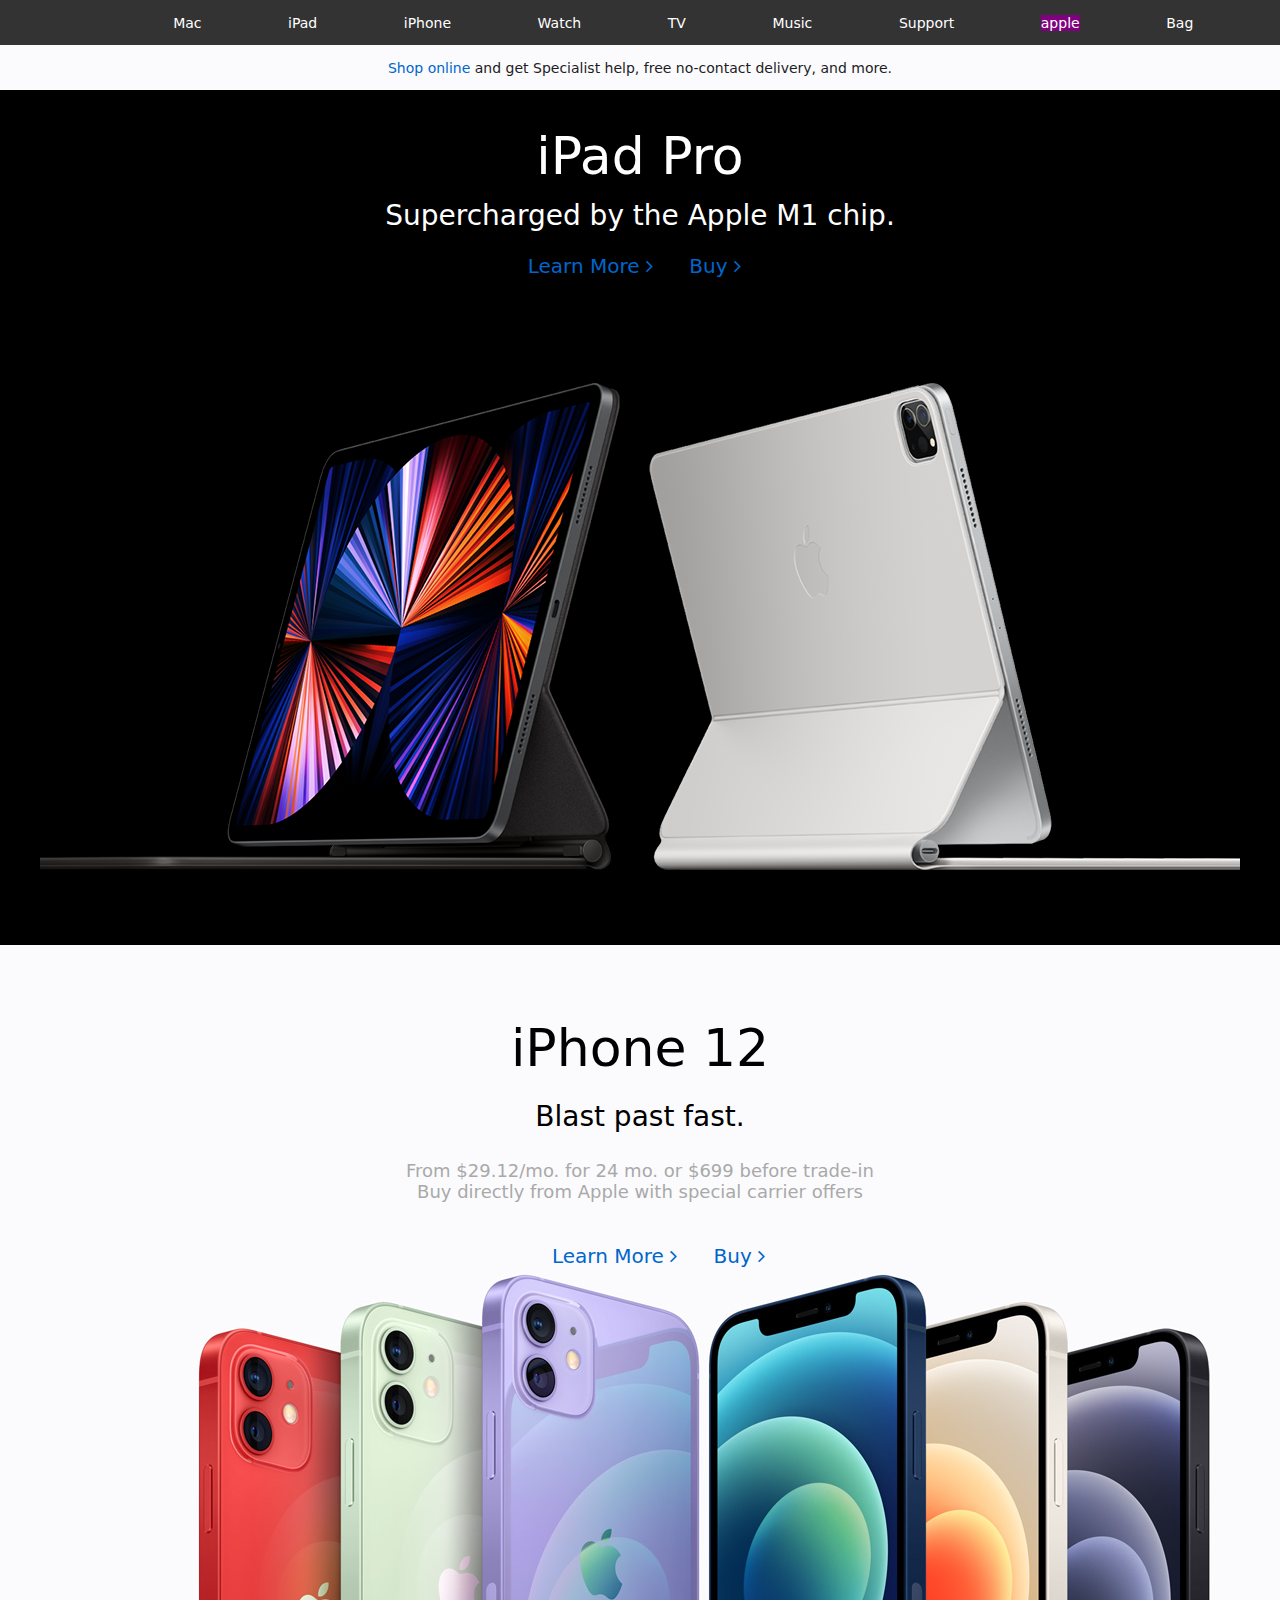
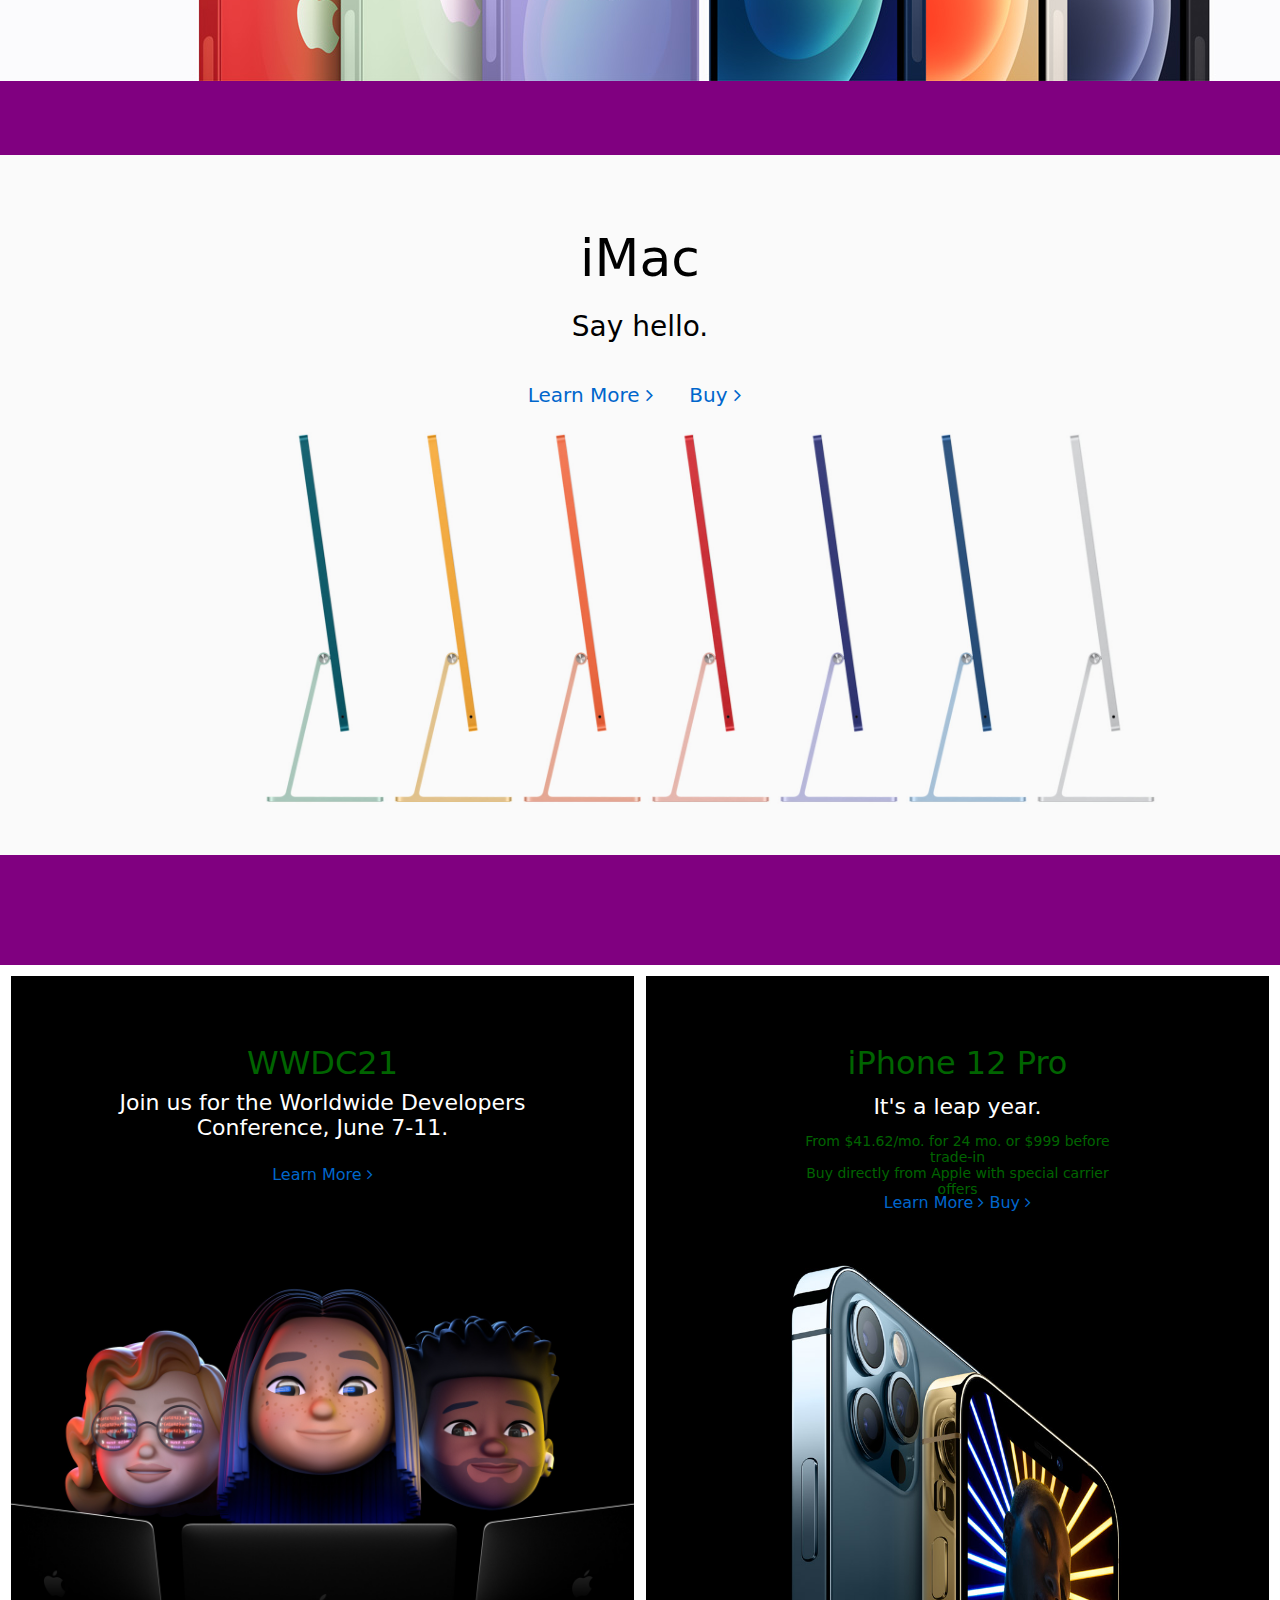
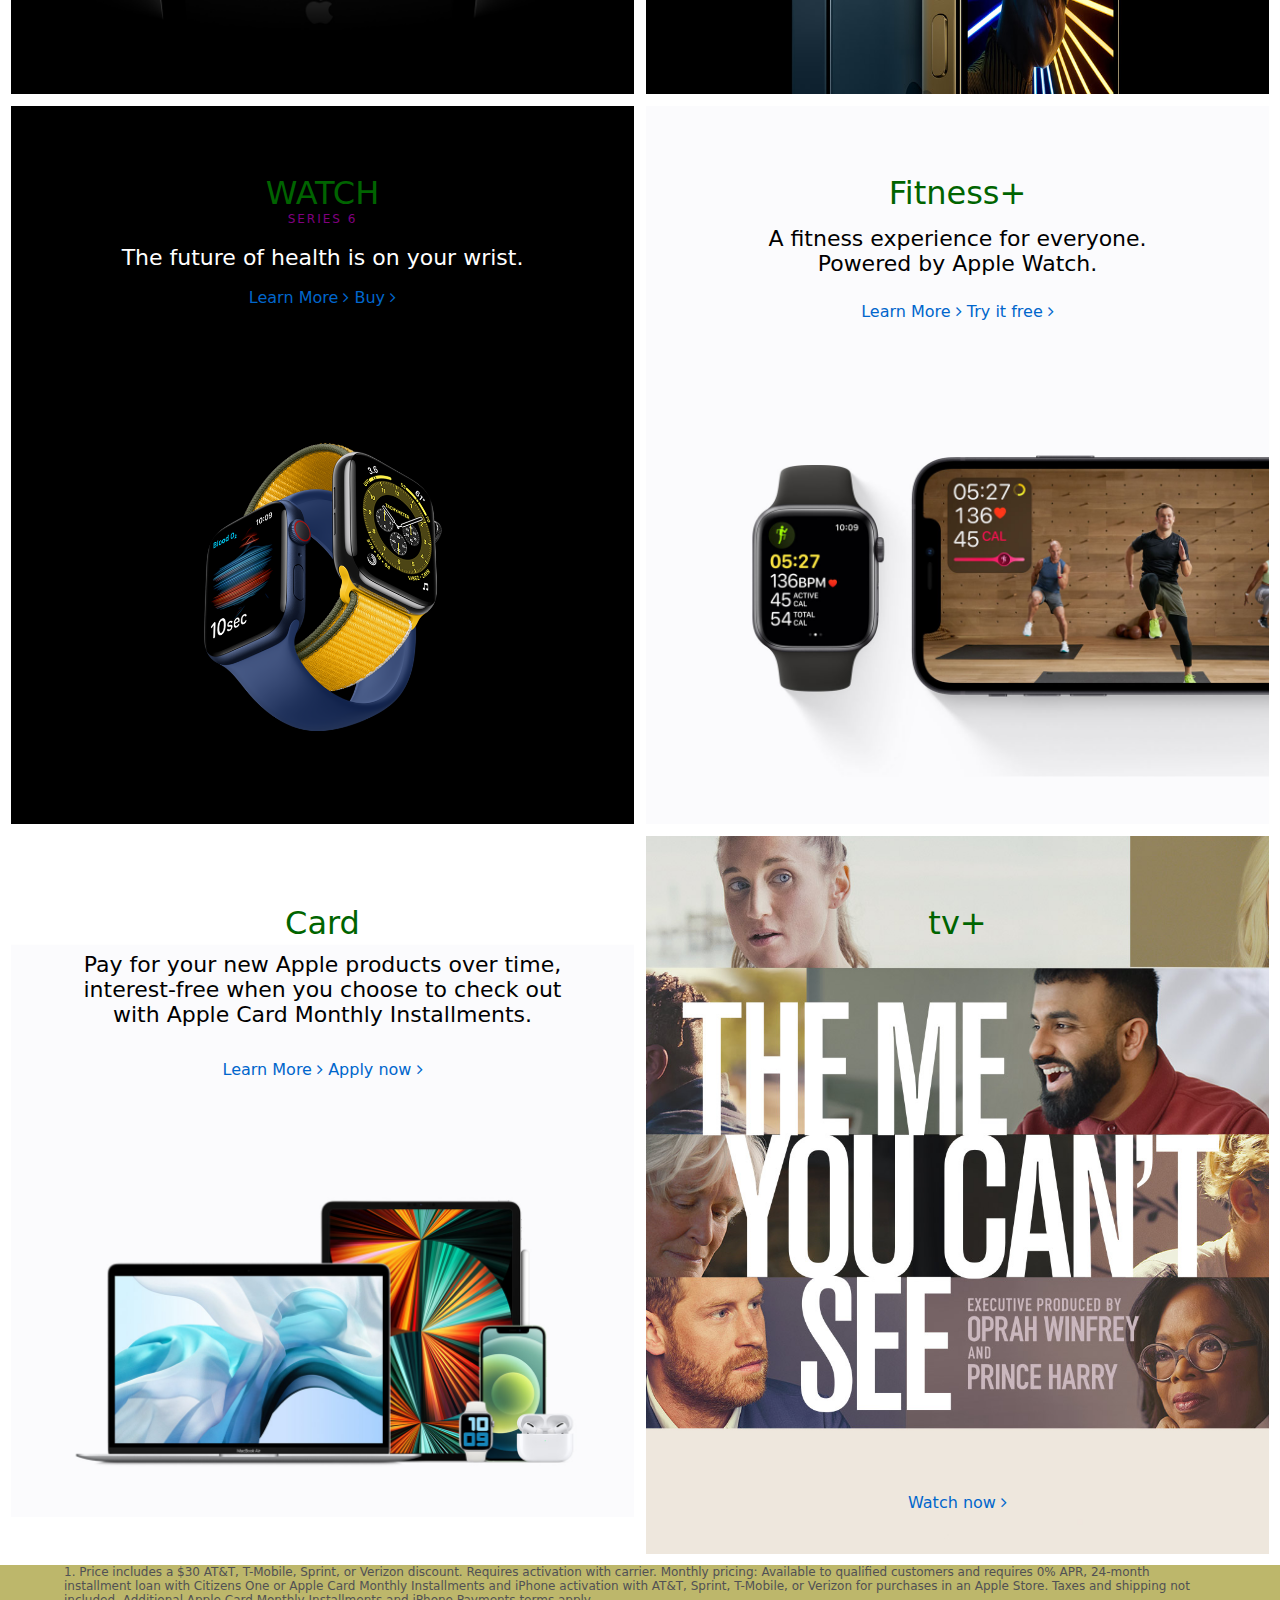
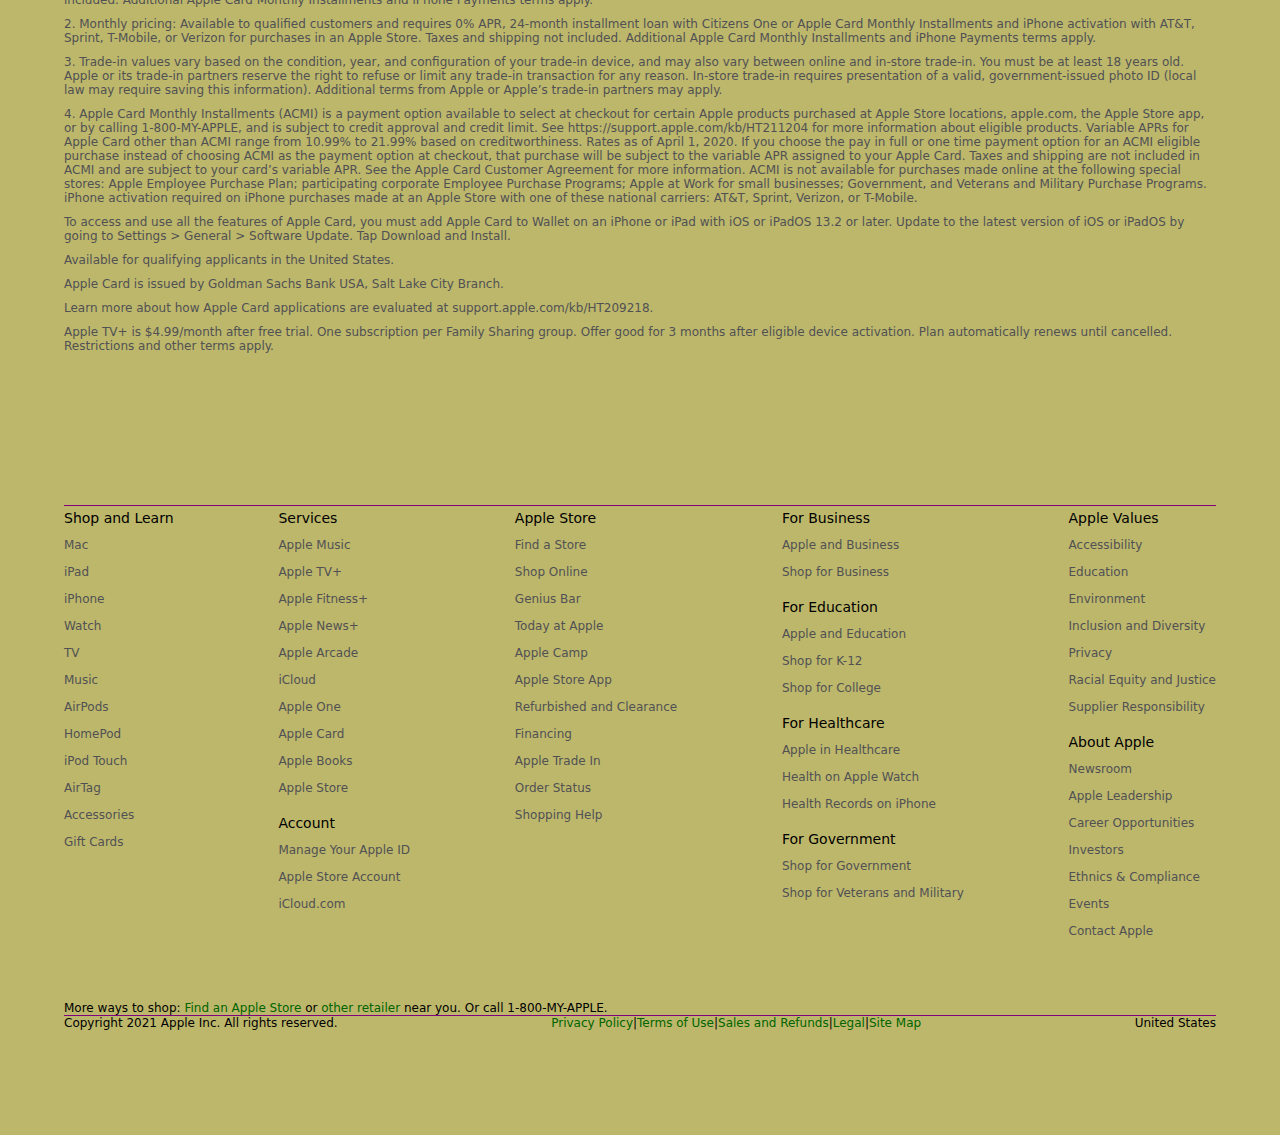
==== AppleClone-Day5/index.html @ 9d93d6f9 "rename folders" ====
<!DOCTYPE html>
<html lang="en">
<head>
    <meta charset="UTF-8">
    <meta http-equiv="X-UA-Compatible" content="IE=edge">
    <meta name="viewport" content="width=device-width, initial-scale=1.0">
    <link rel="stylesheet" href="https://cdnjs.cloudflare.com/ajax/libs/font-awesome/4.7.0/css/font-awesome.min.css">
    <link rel="stylesheet" href="style.css" />
    <title>Apple Clone</title>
</head>
<body>
    
    <header>
        <nav>
            <ul class="nav-links">
                <li><a href="" class="apple-logo nav-link"></a></li>
                <li><a href="" class="nav-link">Mac</a></li>
                <li><a href="" class="nav-link">iPad</a></li>
                <li><a href="" class="nav-link">iPhone</a></li>
                <li><a href="" class="nav-link">Watch</a></li>
                <li><a href="" class="nav-link">TV</a></li>
                <li><a href="" class="nav-link">Music</a></li>
                <li><a href="" class="nav-link">Support</a></li>
                <li><a href="" class="search-icon nav-link">apple</a></li>
                <li><a href="" class="bag-icon nav-link">Bag</a></li>
            </ul>
        </nav>

        <div class="header-info">
            <p><a href="#">Shop online</a> and get Specialist help, free no-contact delivery, and more.</p>
        </div>

    </header>

    <main>
        <section class="ipad-pro-screen">
            <a href="#">
                <img class="image" src="images/ipad-pro.png">
                <h1 class="headline-text">iPad Pro</h1>
                <h2 class="sub-text">Supercharged by the Apple M1 chip.</h2>
                <div class="screen-links">
                    <a class="screen-link"href="#">Learn More <i class='fa fa-angle-right'></i></a>
                    <a class="screen-link" href="#">Buy <i class='fa fa-angle-right'></i></a>
                </div>
            </a>
        </section>

        <section class="iphone-screen">
            <a href="#">
                <div class="crop">
                    <img class="image" src="images/iphone12.jpg">
                </div>
                <h1 class="headline-text">iPhone 12</h1>
                <h2 class="sub-text">Blast past fast.</h2>
                <p>From $29.12/mo. for 24 mo. or $699 before trade-in<br>Buy directly from Apple with special carrier offers</p>
                <div class="screen-links">
                    <a class="screen-link"href="#">Learn More <i class='fa fa-angle-right'></i></a>
                    <a class="screen-link" href="#">Buy <i class='fa fa-angle-right'></i></a>
                </div>
            </a>
        </section>

        <section class="imac-screen">
            <a href="#">
                <img class="imac" src="images/imac.jpg">
                <h1 class="headline-text">iMac</h1>
                <h2 class="sub-text">Say hello.</h2>
                <div class="screen-links">
                    <a class="screen-link"href="#">Learn More <i class='fa fa-angle-right'></i></a>
                    <a class="screen-link" href="#">Buy <i class='fa fa-angle-right'></i></a>
                </div>
            </a>
        </section>

        <div class="grid-container">
            <div class="grid-item wwdc21">
                <a href="#">
                    <img class="" src="images/wwdc21.jpeg">
                    <h1 class="grid-headline">WWDC21</h1>
                    <h2 class="grid-subtext">Join us for the Worldwide Developers<br> Conference, June 7-11.</h2>
                    <div class="grid-links">
                        <a class="grid-link" href="#">Learn More <i class='fa fa-angle-right'></i></a>
                    </div>
                </a>
            </div>
            <div class="grid-item iphone-12-pro">
                <a href="#">
                    <img class="image" src="images/iphone12pro.jpeg">
                    <h1 class="grid-headline">iPhone 12 Pro</h1>
                    <h2 class="grid-subtext">It's a leap year.</h2>
                    <p class="grid-note">From $41.62/mo. for 24 mo. or $999 before trade-in<br>Buy directly from Apple with special carrier offers</p>
                    <div class="grid-links">
                        <a class="grid-link" href="#">Learn More <i class='fa fa-angle-right'></i></a>
                        <a class="grid-link" href="#">Buy <i class='fa fa-angle-right'></i></a>
                    </div>
                </a>
            </div>
            <div class="grid-item apple-watch">
                <a class="" href="#">
                    <img class="" src="images/apple-watch.png">
                    <h1 class="grid-headline">WATCH</h1>
                    <h3 class="grid-headline-sub">SERIES 6</h3>
                    <h2 class="grid-subtext">The future of health is on your wrist.</h2>
                    <div class="grid-links">
                        <a class="grid-link" href="#">Learn More <i class='fa fa-angle-right'></i></a>
                        <a class="grid-link" href="#">Buy <i class='fa fa-angle-right'></i></a>
                    </div>
                </a>
            </div>
            <div class="grid-item fitness">
                <a href="#">
                    <img class="" src="images/apple-fitness.jpeg">
                    <h1 class="grid-headline">Fitness+</h1>
                    <h2 class="grid-subtext">A fitness experience for everyone.<br>Powered by Apple Watch.</h2>
                    <div class="grid-links">
                        <a class="grid-link" href="#">Learn More <i class='fa fa-angle-right'></i></a>
                        <a class="grid-link" href="#">Try it free <i class='fa fa-angle-right'></i></a>
                    </div>
                </a>
            </div>
            <div class="grid-item credit-card">
                <a href="#">
                    <img class="image" src="images/apple-card.jpeg">
                    <h1 class="grid-headline">Card</h1>
                    <h2 class="grid-subtext">Pay for your new Apple products over time,<br>interest-free when you choose to check out<br> with Apple Card Monthly Installments.</h2>
                    <div class="grid-links">
                        <a class="grid-link" href="#">Learn More <i class='fa fa-angle-right'></i></a>
                        <a class="grid-link" href="#">Apply now <i class='fa fa-angle-right'></i></a>
                    </div>
                </a>
            </div>
            <div class="grid-item tv">
                <a href="#">
                    <img class="image" src="images/appletvpromo.jpeg">
                    <h1 class="grid-headline">tv+</h1>
                    <div class="grid-links">
                        <a class="grid-link" href="#">Watch now <i class='fa fa-angle-right'></i></a>
                    </div>
                </a>
            </div>
        </div>


    </main>

    <footer>
        <div class="conditions">
            <p>1. Price includes a $30 AT&T, T-Mobile, Sprint, or Verizon discount. Requires activation with carrier. Monthly pricing: Available to qualified customers and requires 0% APR, 24-month installment loan with Citizens One or Apple Card Monthly Installments and iPhone activation with AT&T, Sprint, T-Mobile, or Verizon for purchases in an Apple Store. Taxes and shipping not included. Additional Apple Card Monthly Installments and iPhone Payments terms apply.</p>
            <p>2. Monthly pricing: Available to qualified customers and requires 0% APR, 24-month installment loan with Citizens One or Apple Card Monthly Installments and iPhone activation with AT&T, Sprint, T-Mobile, or Verizon for purchases in an Apple Store. Taxes and shipping not included. Additional Apple Card Monthly Installments and iPhone Payments terms apply.</p>
            <p>3. Trade-in values vary based on the condition, year, and configuration of your trade-in device, and may also vary between online and in-store trade-in. You must be at least 18 years old. Apple or its trade-in partners reserve the right to refuse or limit any trade-in transaction for any reason. In-store trade-in requires presentation of a valid, government-issued photo ID (local law may require saving this information). Additional terms from Apple or Apple’s trade-in partners may apply.</p>
            <p>4. Apple Card Monthly Installments (ACMI) is a payment option available to select at checkout for certain Apple products purchased at Apple Store locations, apple.com, the Apple Store app, or by calling 1-800-MY-APPLE, and is subject to credit approval and credit limit. See https://support.apple.com/kb/HT211204 for more information about eligible products. Variable APRs for Apple Card other than ACMI range from 10.99% to 21.99% based on creditworthiness. Rates as of April 1, 2020. If you choose the pay in full or one time payment option for an ACMI eligible purchase instead of choosing ACMI as the payment option at checkout, that purchase will be subject to the variable APR assigned to your Apple Card. Taxes and shipping are not included in ACMI and are subject to your card’s variable APR. See the Apple Card Customer Agreement for more information. ACMI is not available for purchases made online at the following special stores: Apple Employee Purchase Plan; participating corporate Employee Purchase Programs; Apple at Work for small businesses; Government, and Veterans and Military Purchase Programs. iPhone activation required on iPhone purchases made at an Apple Store with one of these national carriers: AT&T, Sprint, Verizon, or T-Mobile.</p>
            <p>To access and use all the features of Apple Card, you must add Apple Card to Wallet on an iPhone or iPad with iOS or iPadOS 13.2 or later. Update to the latest version of iOS or iPadOS by going to Settings > General > Software Update. Tap Download and Install.</p>
            <p>Available for qualifying applicants in the United States.</p>
            <p>Apple Card is issued by Goldman Sachs Bank USA, Salt Lake City Branch.</p>
            <p>Learn more about how Apple Card applications are evaluated at support.apple.com/kb/HT209218.</p>
            <p>Apple TV+ is $4.99/month after free trial. One subscription per Family Sharing group. Offer good for 3 months after eligible device activation. Plan automatically renews until cancelled. Restrictions and other terms apply.</p>
        </div>

        <div class="hr"></div>

        <div class="footer-links">
            <div class="footer-shop">
                <div class="shop-links">
                    <ul>
                        <li class="footer-title">Shop and Learn</li>
                        <li><a class="footer-link" href="#">Mac</a></li>
                        <li><a class="footer-link" href="#">iPad</a></li>
                        <li><a class="footer-link" href="#">iPhone</a></li>
                        <li><a class="footer-link" href="#">Watch</a></li>
                        <li><a class="footer-link" href="#">TV</a></li>
                        <li><a class="footer-link" href="#">Music</a></li>
                        <li><a class="footer-link" href="#">AirPods</a></li>
                        <li><a class="footer-link" href="#">HomePod</a></li>
                        <li><a class="footer-link" href="#">iPod Touch</a></li>
                        <li><a class="footer-link" href="#">AirTag</a></li>
                        <li><a class="footer-link" href="#">Accessories</a></li>
                        <li><a class="footer-link" href="#">Gift Cards</a></li>
                    </ul>
                </div>
            </div>
            <div class="footer-services-acct">
                <div class="services-links">
                    <ul>
                        <li class="footer-title">Services</li>
                        <li><a class="footer-link" href="#">Apple Music</a></li>
                        <li><a class="footer-link" href="#">Apple TV+</a></li>
                        <li><a class="footer-link" href="#">Apple Fitness+</a></li>
                        <li><a class="footer-link" href="#">Apple News+</a></li>
                        <li><a class="footer-link" href="#">Apple Arcade</a></li>
                        <li><a class="footer-link" href="#">iCloud</a></li>
                        <li><a class="footer-link" href="#">Apple One</a></li>
                        <li><a class="footer-link" href="#">Apple Card</a></li>
                        <li><a class="footer-link" href="#">Apple Books</a></li>
                        <li><a class="footer-link" href="#">Apple Store</a></li>
                    </ul>
                </div>
                <div class="acct-links">
                    <ul>
                        <li class="footer-title">Account</li>
                        <li><a class="footer-link" href="#">Manage Your Apple ID</a></li>
                        <li><a class="footer-link" href="#">Apple Store Account</a></li>
                        <li><a class="footer-link" href="#">iCloud.com</a></li>
                    </ul>
                </div>
            </div>
            <div class="footer-store">
                <div class="store-links">
                    <ul>
                        <li class="footer-title">Apple Store</li>
                        <li><a class="footer-link" href="#">Find a Store</a></li>
                        <li><a class="footer-link" href="#">Shop Online</a></li>
                        <li><a class="footer-link" href="#">Genius Bar</a></li>
                        <li><a class="footer-link" href="#">Today at Apple</a></li>
                        <li><a class="footer-link" href="#">Apple Camp</a></li>
                        <li><a class="footer-link" href="#">Apple Store App</a></li>
                        <li><a class="footer-link" href="#">Refurbished and Clearance</a></li>
                        <li><a class="footer-link" href="#">Financing</a></li>
                        <li><a class="footer-link" href="#">Apple Trade In</a></li>
                        <li><a class="footer-link" href="#">Order Status</a></li>
                        <li><a class="footer-link" href="#">Shopping Help</a></li>
                    </ul>
                </div>
            </div>
            <div class="footer-for">
                <div class="business-links">
                    <ul>
                        <li class="footer-title">For Business</li>
                        <li><a class="footer-link" href="#">Apple and Business</a></li>
                        <li><a class="footer-link" href="#">Shop for Business</a></li>
                    </ul>
                </div>
                <div class="education-links">
                    <ul>
                        <li class="footer-title">For Education</li>
                        <li><a class="footer-link" href="#">Apple and Education</a></li>
                        <li><a class="footer-link" href="#">Shop for K-12</a></li>
                        <li><a class="footer-link" href="#">Shop for College</a></li>
                </div>
                <div class="healthcare-links">
                    <ul>
                        <li class="footer-title">For Healthcare</li>
                        <li><a class="footer-link" href="#">Apple in Healthcare</a></li>
                        <li><a class="footer-link" href="#">Health on Apple Watch</a></li>
                        <li><a class="footer-link" href="#">Health Records on iPhone</a></li>
                    </ul>
                </div>
                <div class="government-links">
                    <ul>
                        <li class="footer-title">For Government</li>
                        <li><a class="footer-link" href="#">Shop for Government</a></li>
                        <li><a class="footer-link" href="#">Shop for Veterans and Military</a></li>
                    </ul>
                </div>
            </div>
            <div class="footer-about">
                <div class="value-links">
                    <ul>
                        <li class="footer-title">Apple Values</li>
                        <li><a class="footer-link" href="#">Accessibility</a></li>
                        <li><a class="footer-link" href="#">Education</a></li>
                        <li><a class="footer-link" href="#">Environment</a></li>
                        <li><a class="footer-link" href="#">Inclusion and Diversity</a></li>
                        <li><a class="footer-link" href="#">Privacy</a></li>
                        <li><a class="footer-link" href="#">Racial Equity and Justice</a></li>
                        <li><a class="footer-link" href="#">Supplier Responsibility</a></li>
                    </ul>
                </div>
                <div class="about-links">
                    <ul>
                        <li class="footer-title">About Apple</li>
                        <li><a class="footer-link" href="#">Newsroom</a></li>
                        <li><a class="footer-link" href="#">Apple Leadership</a></li>
                        <li><a class="footer-link" href="#">Career Opportunities</a></li>
                        <li><a class="footer-link" href="#">Investors</a></li>
                        <li><a class="footer-link" href="#">Ethnics & Compliance</a></li>
                        <li><a class="footer-link" href="#">Events</a></li>
                        <li><a class="footer-link" href="#">Contact Apple</a></li>
                    </ul>
                </div>
            </div>
        </div>

        <div class="footer-more">
            <div class="ways-to-shop">
                <p>More ways to shop: <a>Find an Apple Store</a> or <a>other retailer</a> near you. Or call 1-800-MY-APPLE.</p>
            </div>
            <div class="hr"></div>
            <div class="peaches">
                <div class="copyright">
                    <p>Copyright 2021 Apple Inc. All rights reserved.</p>
                </div>
                <div class="something-links">
                    <ul>
                        <li><a href="#">Privacy Policy</a></li>
                        <li>|</li>
                        <li><a href="#">Terms of Use</a></li>
                        <li>|</li>
                        <li><a href="#">Sales and Refunds</a></li>
                        <li>|</li>
                        <li><a href="#">Legal</a></li>
                        <li>|</li>
                        <li><a href="#">Site Map</a></li>
                    </ul>
                </div>
                <div class="location">
                    <p>United States</p>
                </div>
            </div>
        </div>
    </footer>
</body>
</html>
---- AppleClone-Day5/style.css ----
* {
    margin: 0;
    padding: 0;
    box-sizing: border-box;
    font-family: -apple-system, system-ui, BlinkMacSystemFont;
}

header {
    height: 10vh;
}

.nav-links {
    background-color: rgba(0,0,0,0.8);
    display: flex;
    align-items: center;
    justify-content: space-evenly;
    height: 5vh;
    list-style: none;
}

.nav-link {
    color: white;
    font-size: 14px;
    font-weight: 100;
    text-decoration: none;
}

.apple-logo {
    background-color: purple;
    background-size: 16px 44px;
    background-image: url("https://www.apple.com/ac/globalnav/6/en_US/images/be15095f-5a20-57d0-ad14-cf4c638e223a/globalnav_apple_image__cxwwnrj0urau_large.svg");
}

.search-icon {
    background-color: purple;
    background-repeat: no-repeat;
    background-image: url("https://www.apple.com/ac/globalnav/6/en_US/images/be15095f-5a20-57d0-ad14-cf4c638e223a/globalnav_search_image__fca9mfoh8a2q_large.svg");
}

.header-info {
    background-color: rgb(251, 251, 253);
    color: #1d1d1f;
    font-size: 14px;
    display: flex;
    justify-content: center;
    align-items: center;
    height: 5vh;
}

.header-info a {
    color: rgb(0, 102, 204);
    text-decoration: none;
}

.header-info a:hover {
    text-decoration: underline;
}

.ipad-pro-screen {
    background-color: black;
    display: flex;
    align-items: flex-end;
    justify-content: center;
    height: 95vh;
}

.ipad-pro-screen img {
    width: 100%;
}

.ipad-pro-screen .headline-text,
.ipad-pro-screen .sub-text {
    color: white;
}

.headline-text {
    font-size: 52px;
    font-weight: 500;
    position: absolute;
}

.ipad-pro-screen .headline-text {
    top: 15%;
    left: 50%;
    transform: translate(-50%, -15%);
}

.iphone-screen .headline-text,
.imac-screen .headline-text {
    top: 10%;
    left: 50%;
    transform: translate(-50%, -13%);
}

.sub-text {
    font-size: 28px;
    font-weight: 300;
    position: absolute;
}

.ipad-pro-screen .sub-text {
    top: 23%;
    left: 50%;
    transform: translate(-50%, -23%);
}

.iphone-screen .sub-text,
.imac-screen .sub-text {
    top: 20%;
    left: 50%;
    transform: translate(-50%, -20%);
}

.screen-links {
    font-size: 20px;
    font-weight: 400;
    position: absolute;
    top: 29%;
    left: 48%;
    transform: translate(-48%, -29%);
}

.screen-link {
    color: rgb(0, 102, 204);
    padding-left: 30px;
    text-decoration: none;
}

.iphone-screen,
.imac-screen {
    background-color: purple;
    position: relative;
    height: 90vh;
}

.crop {
    text-indent: -800px;
    width: 1420px;
    overflow: hidden;
}

.imac {
    width: 1420px;
    height: 700px;
    object-fit: cover;
}


.iphone-screen p {
    color: darkgray;
    font-size: 18px;
    font-weight: 100;
    position: absolute;
    top: 28%;
    left: 50%;
    text-align: center;
    transform: translate(-50%, -28%);  
}

.iphone-screen .screen-links {
    top: 38%;
    left: 48%;
    transform: translate(-38%, -38%);
}

.iphone-screen .headline-text,
.iphone-screen .sub-text,
.imac-screen .headline-text,
.imac-screen .sub-text {
    color: black;
}




.grid-container {
    display: grid;
    grid-template-columns: 1fr 1fr;
    grid-auto-rows: 80vh;
    grid-gap: 10px;
    background-color: white;
    padding: 10px;
}

.grid-item {
    border: 1px solid white;;
    position: relative;
}




.grid-headline {
    font-size: 32px;
    font-weight: 500;
    position: absolute;
    top: 10%;
    left: 50%;
    transform: translate(-50%, -10%);
}

.grid-subtext {
    color: white;
    font-size: 22px;
    font-weight: 300;
    position: absolute;
    text-align: center;
    width: 500px;
}

.grid-links {
    font-size: 16px;
    font-weight: 400;
    position: absolute;
}

.grid-link {
    color: rgb(0, 102, 204);
}

.wwdc21 {
    background-color: black;
    overflow: hidden;
}

.wwdc21 img {
    object-fit: contain;
    position: absolute;
    bottom: 20%;
    width: 100%;
    transform: scale(1.9);
}

.wwdc21 .grid-subtext {
    top: 17%;
    left: 50%;
    transform: translate(-50%, -17%);
}

.wwdc21 .grid-links {
    top: 27%;
    left: 50%;
    transform: translate(-50%, -27%);
}


.iphone-12-pro .grid-subtext {
    top: 17%;
    left: 50%;
    transform: translate(-50%, -17%);
}

.iphone-12-pro .grid-note {
    font-size: 14px;
    font-weight: 400;
    position: absolute;
    top: 24%;
    left: 50%;
    text-align: center;
    transform: translate(-50%, -24%);
}

.iphone-12-pro .grid-links {
    top: 31%;
    left: 50%;
    transform: translate(-50%, -31%);
}

.apple-watch {
    background-color: black;
}


.apple-watch img {
    position: absolute;
    bottom: 10%;
    object-fit: contain;
    width: 100%;
}

.apple-watch .grid-headline-sub {
    color: purple;
    letter-spacing: 2px;
    font-size: 12px;
    font-weight: 400;
    position: absolute;
    top: 15%;
    left: 50%;
    transform: translate(-50%, -15%);
}

.apple-watch .grid-subtext {
    top: 20%;
    left: 50%;
    transform: translate(-50%, -20%);
}

.apple-watch .grid-links {
    top: 26%;
    left: 50%;
    transform: translate(-50%, -26%);
}

.credit-card {
    overflow: hidden;
}

.credit-card img {
    position: absolute;
    bottom: 25%;
    object-fit: contain;
    width: 100%;
    transform: scale(2);
}

.credit-card .grid-subtext {
    color: black;
    top: 18%;
    left: 50%;
    transform: translate(-50%, -18%);
}

.credit-card .grid-links {
    top: 32%;
    left: 50%;
    transform: translate(-50%, -32%);
}

.iphone-12-pro img {
    object-fit: cover;
    width: 100%;
    height: 100%;
}

.fitness {
    background-color: #FBFBFD;
    overflow: hidden;
}

.fitness img {
    position: absolute;
    bottom: -20%;
    object-fit: contain;
    width: 100%;
    height: 100%;
    transform: scale(1.8);
}

.fitness .grid-subtext {
    color: black;
    top: 18%;
    left: 50%;
    transform: translate(-50%, -18%);
}

.fitness .grid-links {
    top: 28%;
    left: 50%;
    transform: translate(-50%, -28%);
}

.tv img {
    /*background-image: url('https://www.apple.com/v/home/z/images/promos/tv-plus-oprah-tmycs/promo_tmycs__gcdkscn41eeu_large_2x.jpg');*/
    object-fit: cover;
    width: 100%;
    height: 100%;
}


.tv .grid-links {
    bottom: 5%;
    left: 50%;
    transform: translate(-50%, -32%);
}

footer {
    /* background-color: #f5f5f7; */
    background-color: darkkhaki;
    height: 130vh;
}

.conditions,
.hr,
.footer-links,
.footer-more {
    width: 90%;
    margin: auto;
}

.conditions {
    color: #515154;
    font-size: 12px;
    height: 60vh;
}

.conditions p {
    padding: 0px 0px 10px 0px;
}

.footer-links {
    justify-content: space-between;
    line-height: 25px;
    height: 55vh;
}

.footer-more {
    height: 15vh;
    font-size: 12px;
}

ul {
    list-style: none;
}

a {
    color: darkgreen;
    text-decoration: none;
}

.footer-title {
    color: black;
    font-size: 14px;
}

.footer-link {
    color: #515154;
    font-size: 12px;
    font-weight: 100;
    text-decoration: none;
}

.footer-link:hover {
    text-decoration: underline;
}

.footer-links {
    display: flex;
}

/*
.footer-shop,
.footer-services-acct,
.footer-store,
.footer-for,
.footer-about {

}*/

.services-links,
.business-links,
.education-links,
.healthcare-links,
.government-links,
.value-links {
    padding: 0px 0px 10px 0px;
}

/*
.shop-links ul{
    
}*/



.peaches {
    display: flex;
    justify-content: space-between;
}

.something-links ul {
    display: flex;
}

.hr {
    border-top: 1px solid purple;
    padding: 0px 0px 0px 0px;
}

.footer-more .hr{
    width: 100%;
}
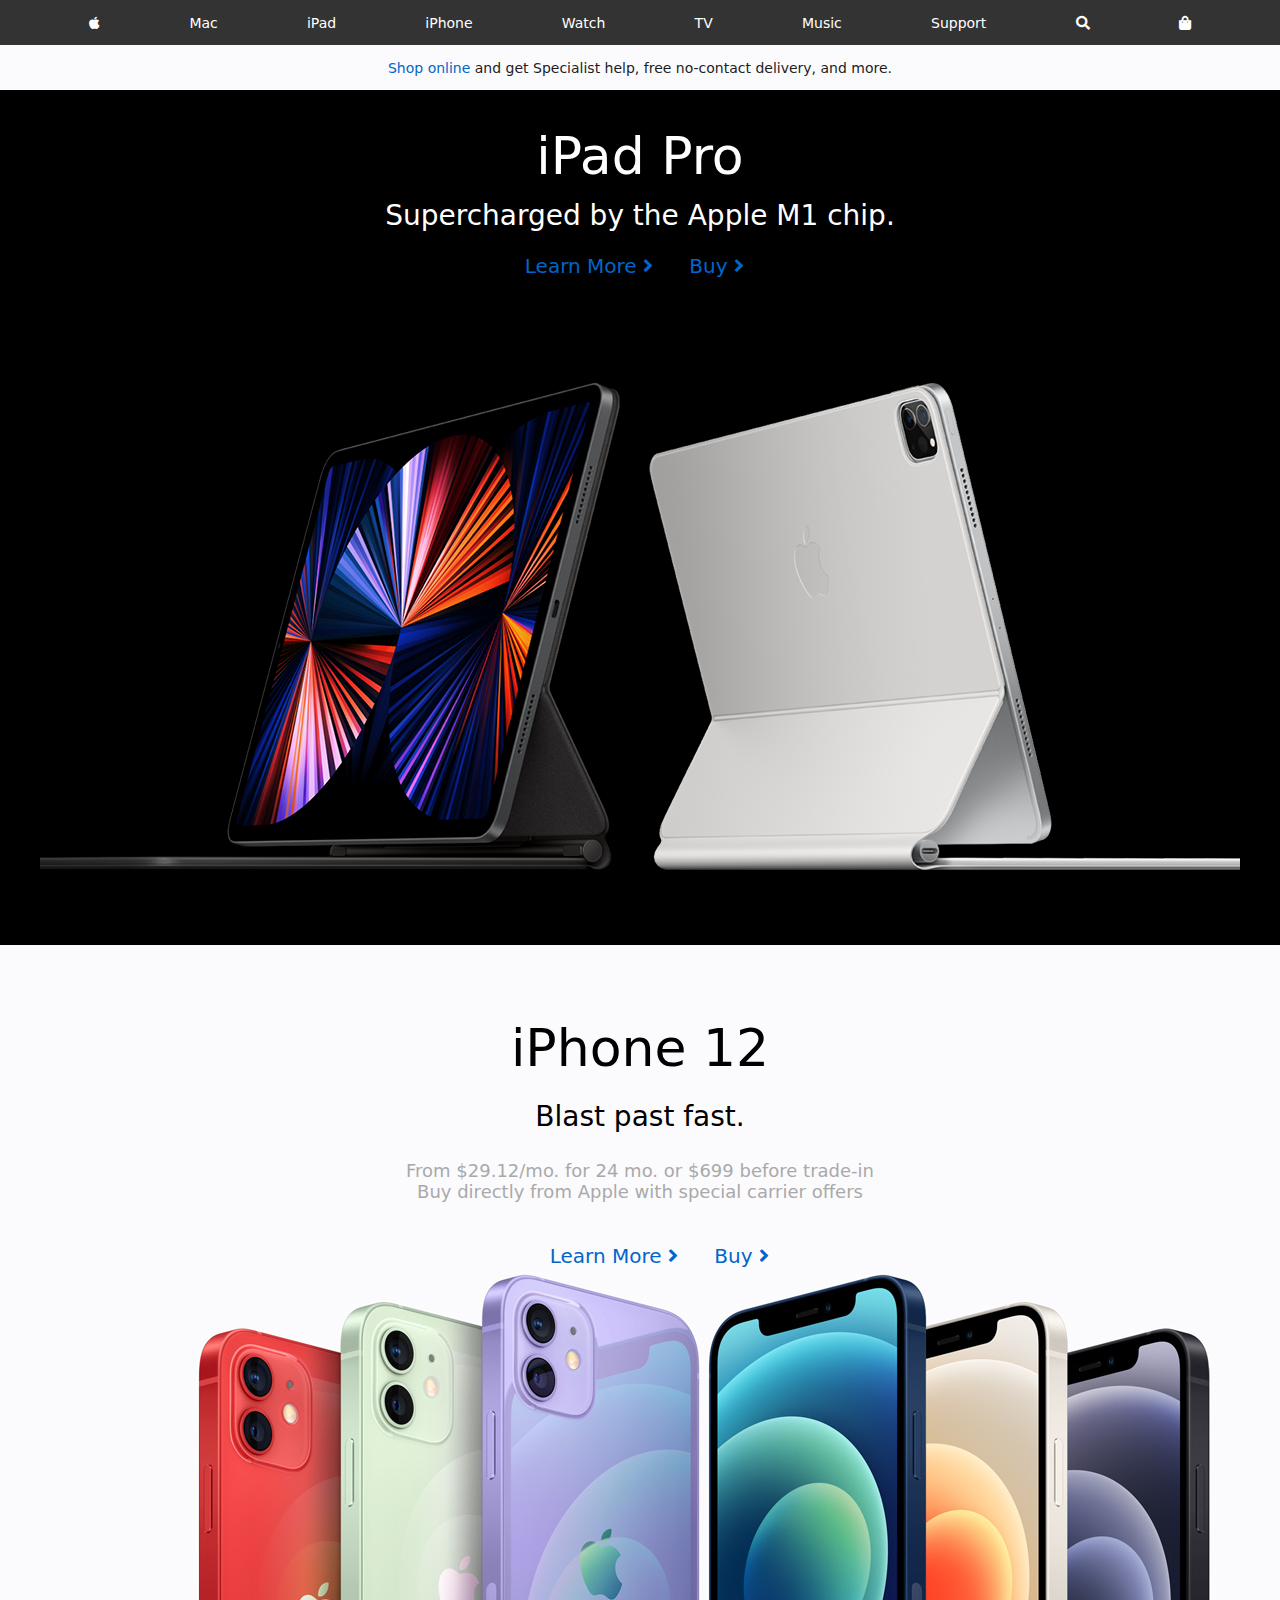
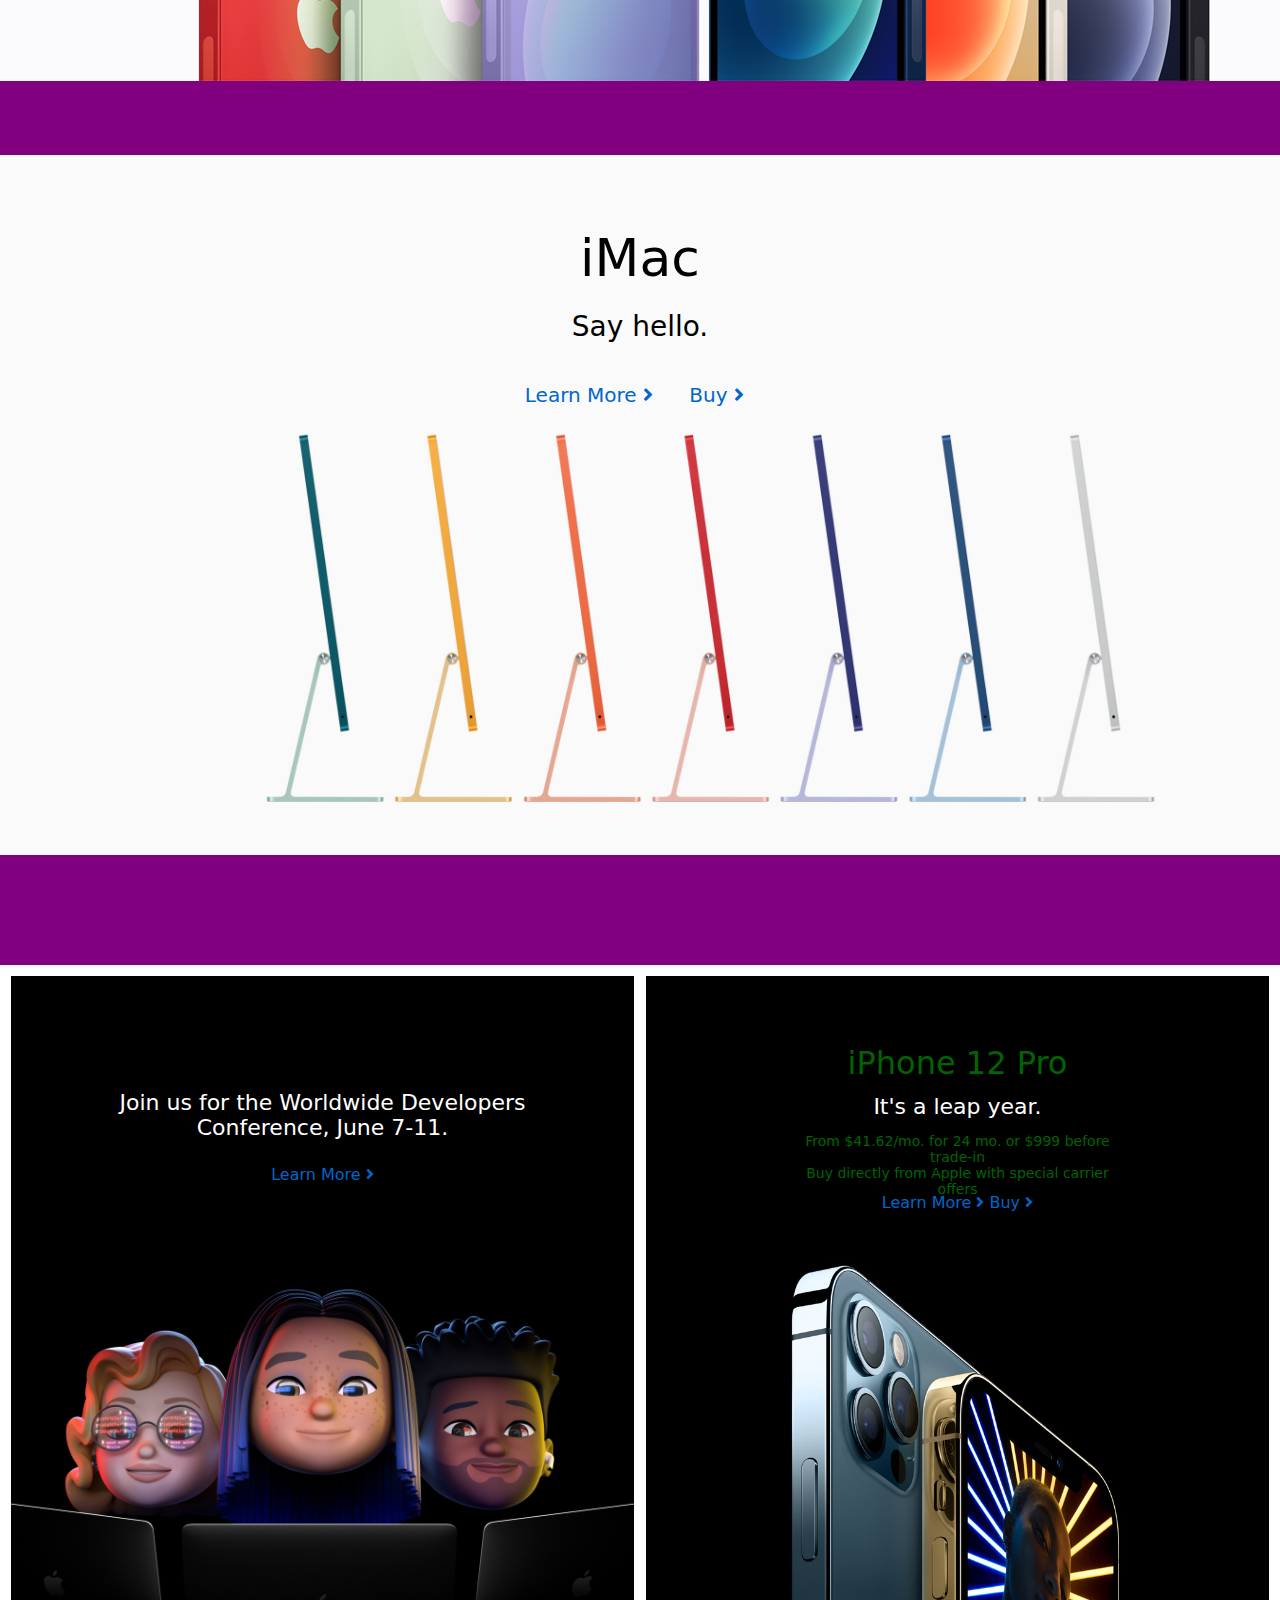
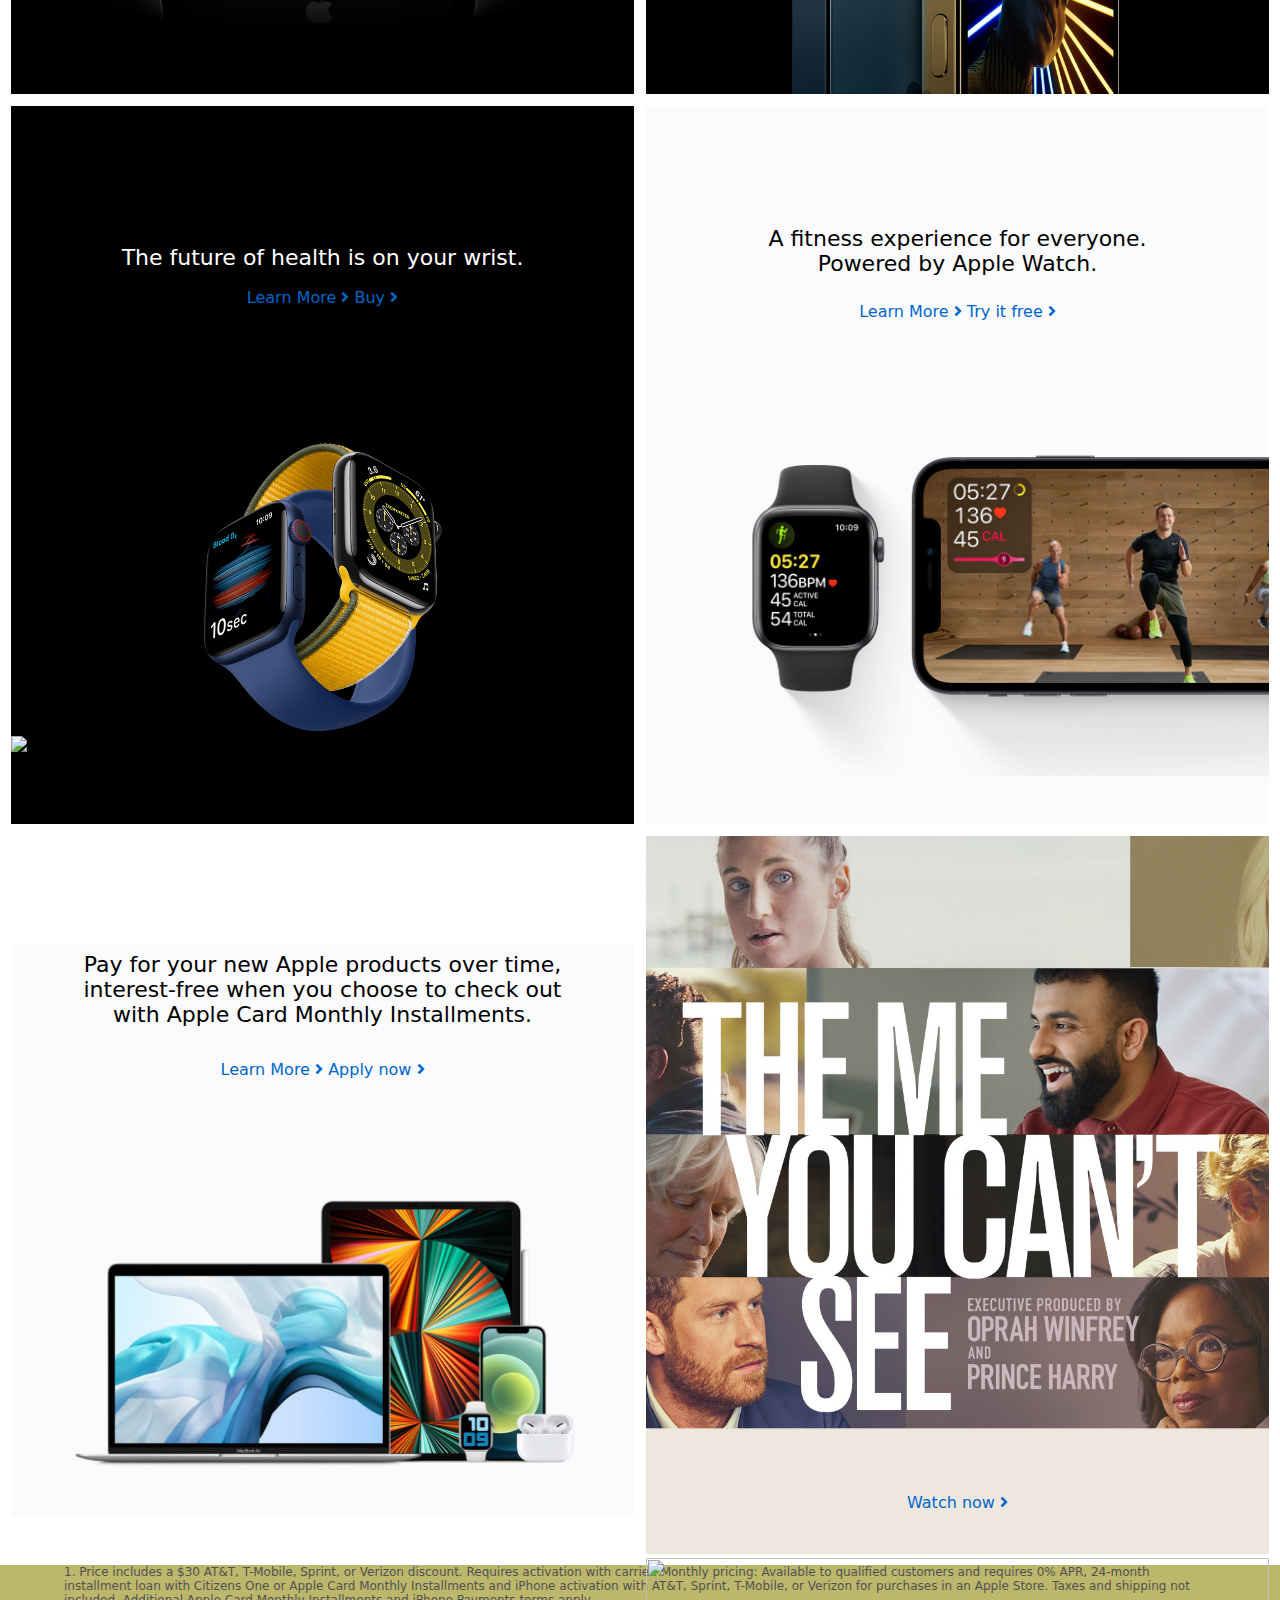
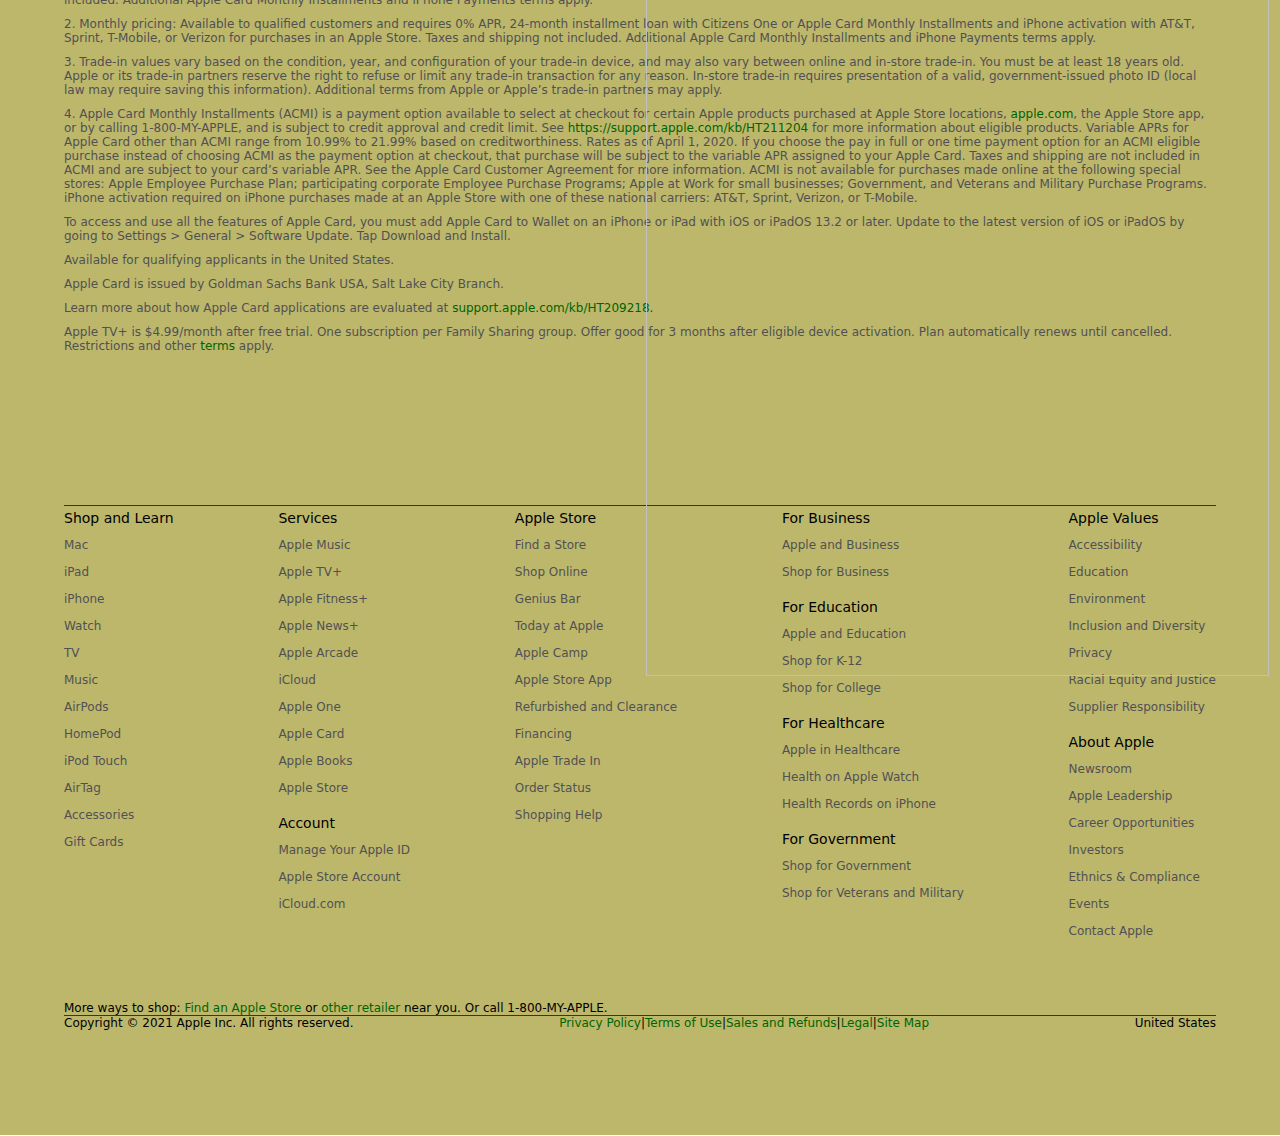
==== commit 99798f99: "edit header, footer, grid-items" ====
--- a/AppleClone-Day5/index.html
+++ b/AppleClone-Day5/index.html
@@ -5,6 +5,7 @@
     <meta http-equiv="X-UA-Compatible" content="IE=edge">
     <meta name="viewport" content="width=device-width, initial-scale=1.0">
     <link rel="stylesheet" href="https://cdnjs.cloudflare.com/ajax/libs/font-awesome/4.7.0/css/font-awesome.min.css">
+    <link rel="stylesheet" href="//use.fontawesome.com/releases/v5.0.7/css/all.css">
     <link rel="stylesheet" href="style.css" />
     <title>Apple Clone</title>
 </head>
@@ -13,7 +14,7 @@
     <header>
         <nav>
             <ul class="nav-links">
-                <li><a href="" class="apple-logo nav-link"></a></li>
+                <li><a href="" class="nav-link"><i class="fab fa-apple"></i></a></li>
                 <li><a href="" class="nav-link">Mac</a></li>
                 <li><a href="" class="nav-link">iPad</a></li>
                 <li><a href="" class="nav-link">iPhone</a></li>
@@ -21,8 +22,8 @@
                 <li><a href="" class="nav-link">TV</a></li>
                 <li><a href="" class="nav-link">Music</a></li>
                 <li><a href="" class="nav-link">Support</a></li>
-                <li><a href="" class="search-icon nav-link">apple</a></li>
-                <li><a href="" class="bag-icon nav-link">Bag</a></li>
+                <li><a href="" class="nav-link"><i class="fa fa-search"></i></a></li>
+                <li><a href="" class="bag-icon nav-link"><i class="fas fa-shopping-bag	"></i></a></li>
             </ul>
         </nav>
 
@@ -75,8 +76,8 @@
         <div class="grid-container">
             <div class="grid-item wwdc21">
                 <a href="#">
-                    <img class="" src="images/wwdc21.jpeg">
-                    <h1 class="grid-headline">WWDC21</h1>
+                    <img class="grid-img" src="images/wwdc21.jpeg">
+                    <img class="grid-logo" src="images/apple-wwdc21-logo.png">
                     <h2 class="grid-subtext">Join us for the Worldwide Developers<br> Conference, June 7-11.</h2>
                     <div class="grid-links">
                         <a class="grid-link" href="#">Learn More <i class='fa fa-angle-right'></i></a>
@@ -97,9 +98,8 @@
             </div>
             <div class="grid-item apple-watch">
                 <a class="" href="#">
-                    <img class="" src="images/apple-watch.png">
-                    <h1 class="grid-headline">WATCH</h1>
-                    <h3 class="grid-headline-sub">SERIES 6</h3>
+                    <img class="grid-img" src="images/apple-watch.png">
+                    <img class="grid-logo" src="images/apple-watch-logo.png">
                     <h2 class="grid-subtext">The future of health is on your wrist.</h2>
                     <div class="grid-links">
                         <a class="grid-link" href="#">Learn More <i class='fa fa-angle-right'></i></a>
@@ -109,8 +109,8 @@
             </div>
             <div class="grid-item fitness">
                 <a href="#">
-                    <img class="" src="images/apple-fitness.jpeg">
-                    <h1 class="grid-headline">Fitness+</h1>
+                    <img class="grid-img" src="images/apple-fitness.jpeg">
+                    <img class="grid-logo" src="images/apple-fitness-logo.png">
                     <h2 class="grid-subtext">A fitness experience for everyone.<br>Powered by Apple Watch.</h2>
                     <div class="grid-links">
                         <a class="grid-link" href="#">Learn More <i class='fa fa-angle-right'></i></a>
@@ -120,8 +120,8 @@
             </div>
             <div class="grid-item credit-card">
                 <a href="#">
-                    <img class="image" src="images/apple-card.jpeg">
-                    <h1 class="grid-headline">Card</h1>
+                    <img class="grid-img" src="images/apple-card.jpeg">
+                    <img class="grid-logo" src="images/apple-card-logo.png">
                     <h2 class="grid-subtext">Pay for your new Apple products over time,<br>interest-free when you choose to check out<br> with Apple Card Monthly Installments.</h2>
                     <div class="grid-links">
                         <a class="grid-link" href="#">Learn More <i class='fa fa-angle-right'></i></a>
@@ -131,8 +131,8 @@
             </div>
             <div class="grid-item tv">
                 <a href="#">
-                    <img class="image" src="images/appletvpromo.jpeg">
-                    <h1 class="grid-headline">tv+</h1>
+                    <img class="grid-img" src="images/appletvpromo.jpeg">
+                    <img class="grid-logo" src="images/apple-tv-logo.png">
                     <div class="grid-links">
                         <a class="grid-link" href="#">Watch now <i class='fa fa-angle-right'></i></a>
                     </div>
@@ -148,12 +148,12 @@
             <p>1. Price includes a $30 AT&T, T-Mobile, Sprint, or Verizon discount. Requires activation with carrier. Monthly pricing: Available to qualified customers and requires 0% APR, 24-month installment loan with Citizens One or Apple Card Monthly Installments and iPhone activation with AT&T, Sprint, T-Mobile, or Verizon for purchases in an Apple Store. Taxes and shipping not included. Additional Apple Card Monthly Installments and iPhone Payments terms apply.</p>
             <p>2. Monthly pricing: Available to qualified customers and requires 0% APR, 24-month installment loan with Citizens One or Apple Card Monthly Installments and iPhone activation with AT&T, Sprint, T-Mobile, or Verizon for purchases in an Apple Store. Taxes and shipping not included. Additional Apple Card Monthly Installments and iPhone Payments terms apply.</p>
             <p>3. Trade-in values vary based on the condition, year, and configuration of your trade-in device, and may also vary between online and in-store trade-in. You must be at least 18 years old. Apple or its trade-in partners reserve the right to refuse or limit any trade-in transaction for any reason. In-store trade-in requires presentation of a valid, government-issued photo ID (local law may require saving this information). Additional terms from Apple or Apple’s trade-in partners may apply.</p>
-            <p>4. Apple Card Monthly Installments (ACMI) is a payment option available to select at checkout for certain Apple products purchased at Apple Store locations, apple.com, the Apple Store app, or by calling 1-800-MY-APPLE, and is subject to credit approval and credit limit. See https://support.apple.com/kb/HT211204 for more information about eligible products. Variable APRs for Apple Card other than ACMI range from 10.99% to 21.99% based on creditworthiness. Rates as of April 1, 2020. If you choose the pay in full or one time payment option for an ACMI eligible purchase instead of choosing ACMI as the payment option at checkout, that purchase will be subject to the variable APR assigned to your Apple Card. Taxes and shipping are not included in ACMI and are subject to your card’s variable APR. See the Apple Card Customer Agreement for more information. ACMI is not available for purchases made online at the following special stores: Apple Employee Purchase Plan; participating corporate Employee Purchase Programs; Apple at Work for small businesses; Government, and Veterans and Military Purchase Programs. iPhone activation required on iPhone purchases made at an Apple Store with one of these national carriers: AT&T, Sprint, Verizon, or T-Mobile.</p>
+            <p>4. Apple Card Monthly Installments (ACMI) is a payment option available to select at checkout for certain Apple products purchased at Apple Store locations, <a href="#">apple.com</a>, the Apple Store app, or by calling 1-800-MY-APPLE, and is subject to credit approval and credit limit. See <a href="#">https://support.apple.com/kb/HT211204</a> for more information about eligible products. Variable APRs for Apple Card other than ACMI range from 10.99% to 21.99% based on creditworthiness. Rates as of April 1, 2020. If you choose the pay in full or one time payment option for an ACMI eligible purchase instead of choosing ACMI as the payment option at checkout, that purchase will be subject to the variable APR assigned to your Apple Card. Taxes and shipping are not included in ACMI and are subject to your card’s variable APR. See the Apple Card Customer Agreement for more information. ACMI is not available for purchases made online at the following special stores: Apple Employee Purchase Plan; participating corporate Employee Purchase Programs; Apple at Work for small businesses; Government, and Veterans and Military Purchase Programs. iPhone activation required on iPhone purchases made at an Apple Store with one of these national carriers: AT&T, Sprint, Verizon, or T-Mobile.</p>
             <p>To access and use all the features of Apple Card, you must add Apple Card to Wallet on an iPhone or iPad with iOS or iPadOS 13.2 or later. Update to the latest version of iOS or iPadOS by going to Settings > General > Software Update. Tap Download and Install.</p>
             <p>Available for qualifying applicants in the United States.</p>
             <p>Apple Card is issued by Goldman Sachs Bank USA, Salt Lake City Branch.</p>
-            <p>Learn more about how Apple Card applications are evaluated at support.apple.com/kb/HT209218.</p>
-            <p>Apple TV+ is $4.99/month after free trial. One subscription per Family Sharing group. Offer good for 3 months after eligible device activation. Plan automatically renews until cancelled. Restrictions and other terms apply.</p>
+            <p>Learn more about how Apple Card applications are evaluated at <a href="#">support.apple.com/kb/HT209218.</a></p>
+            <p>Apple TV+ is $4.99/month after free trial. One subscription per Family Sharing group. Offer good for 3 months after eligible device activation. Plan automatically renews until cancelled. Restrictions and other <a href="#">terms</a> apply.</p>
         </div>
 
         <div class="hr"></div>
@@ -287,7 +287,7 @@
             <div class="hr"></div>
             <div class="peaches">
                 <div class="copyright">
-                    <p>Copyright 2021 Apple Inc. All rights reserved.</p>
+                    <p>Copyright &copy; 2021 Apple Inc. All rights reserved.</p>
                 </div>
                 <div class="something-links">
                     <ul>
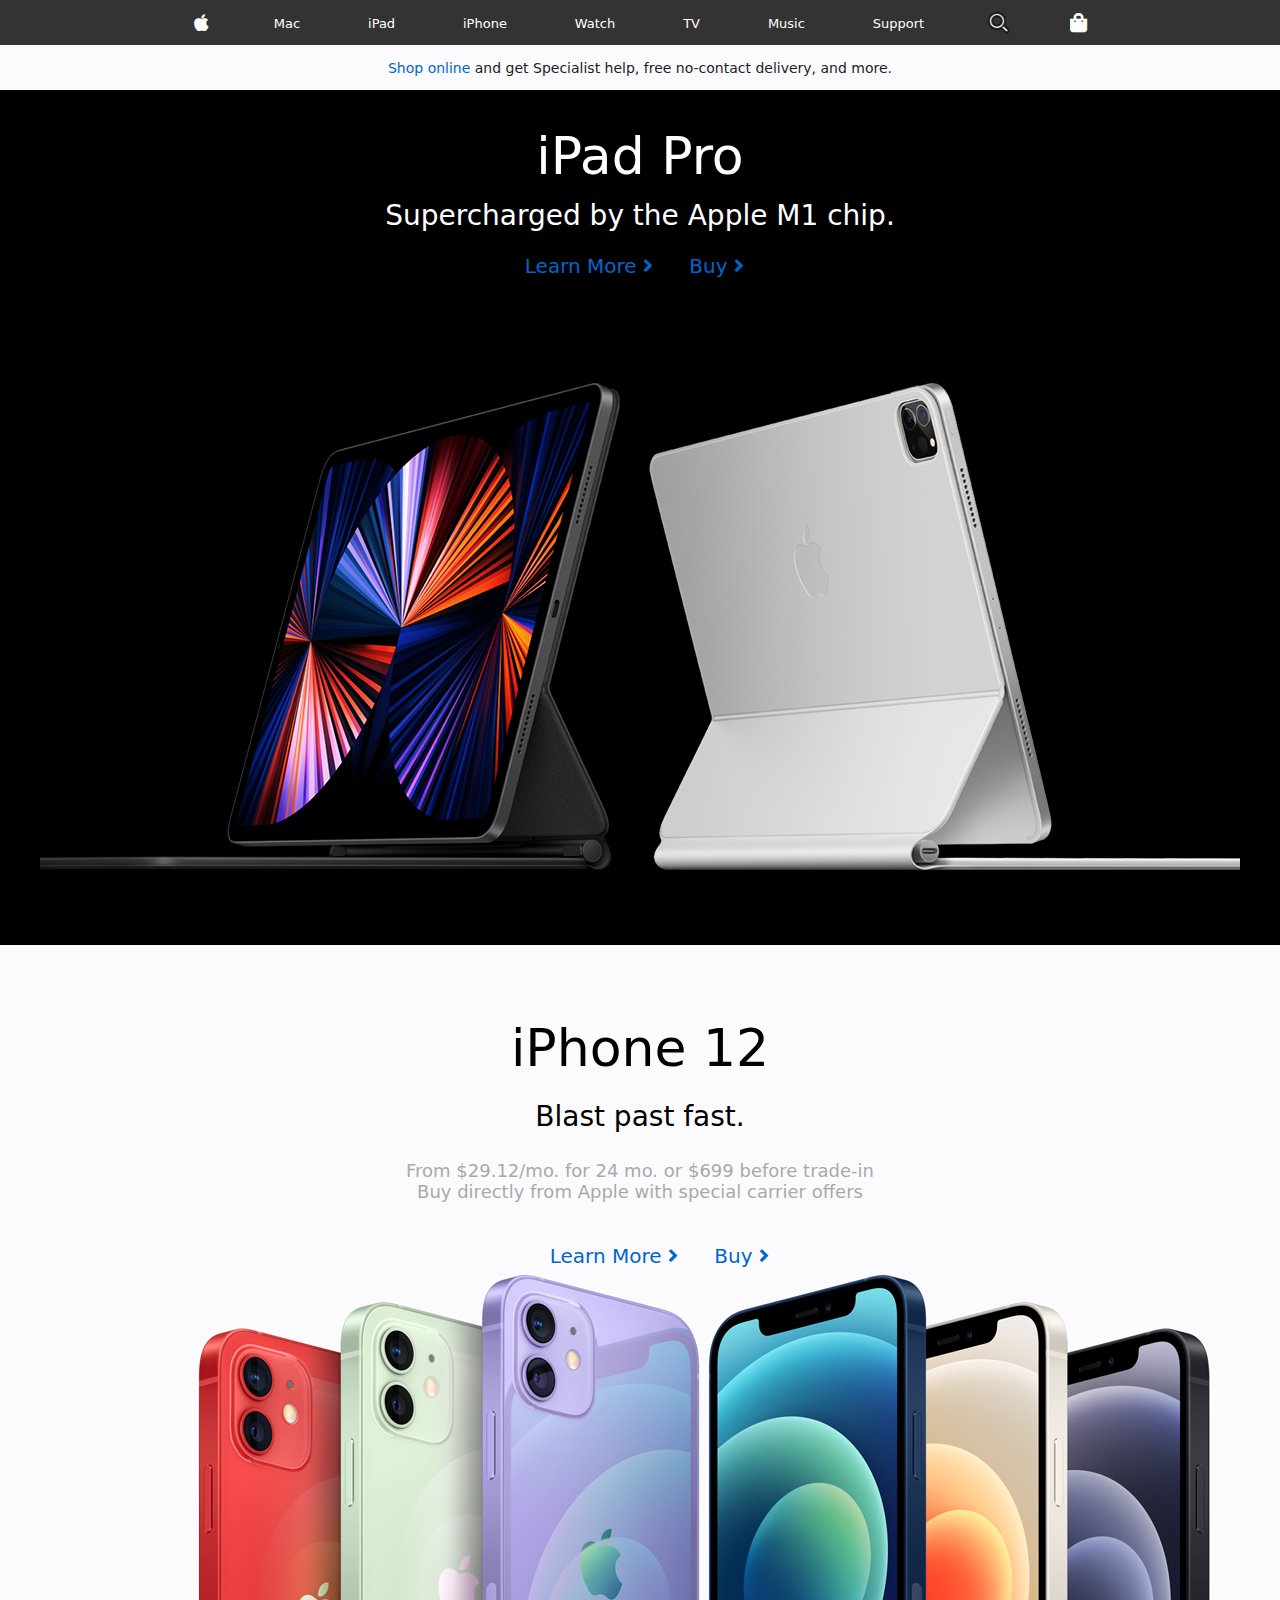
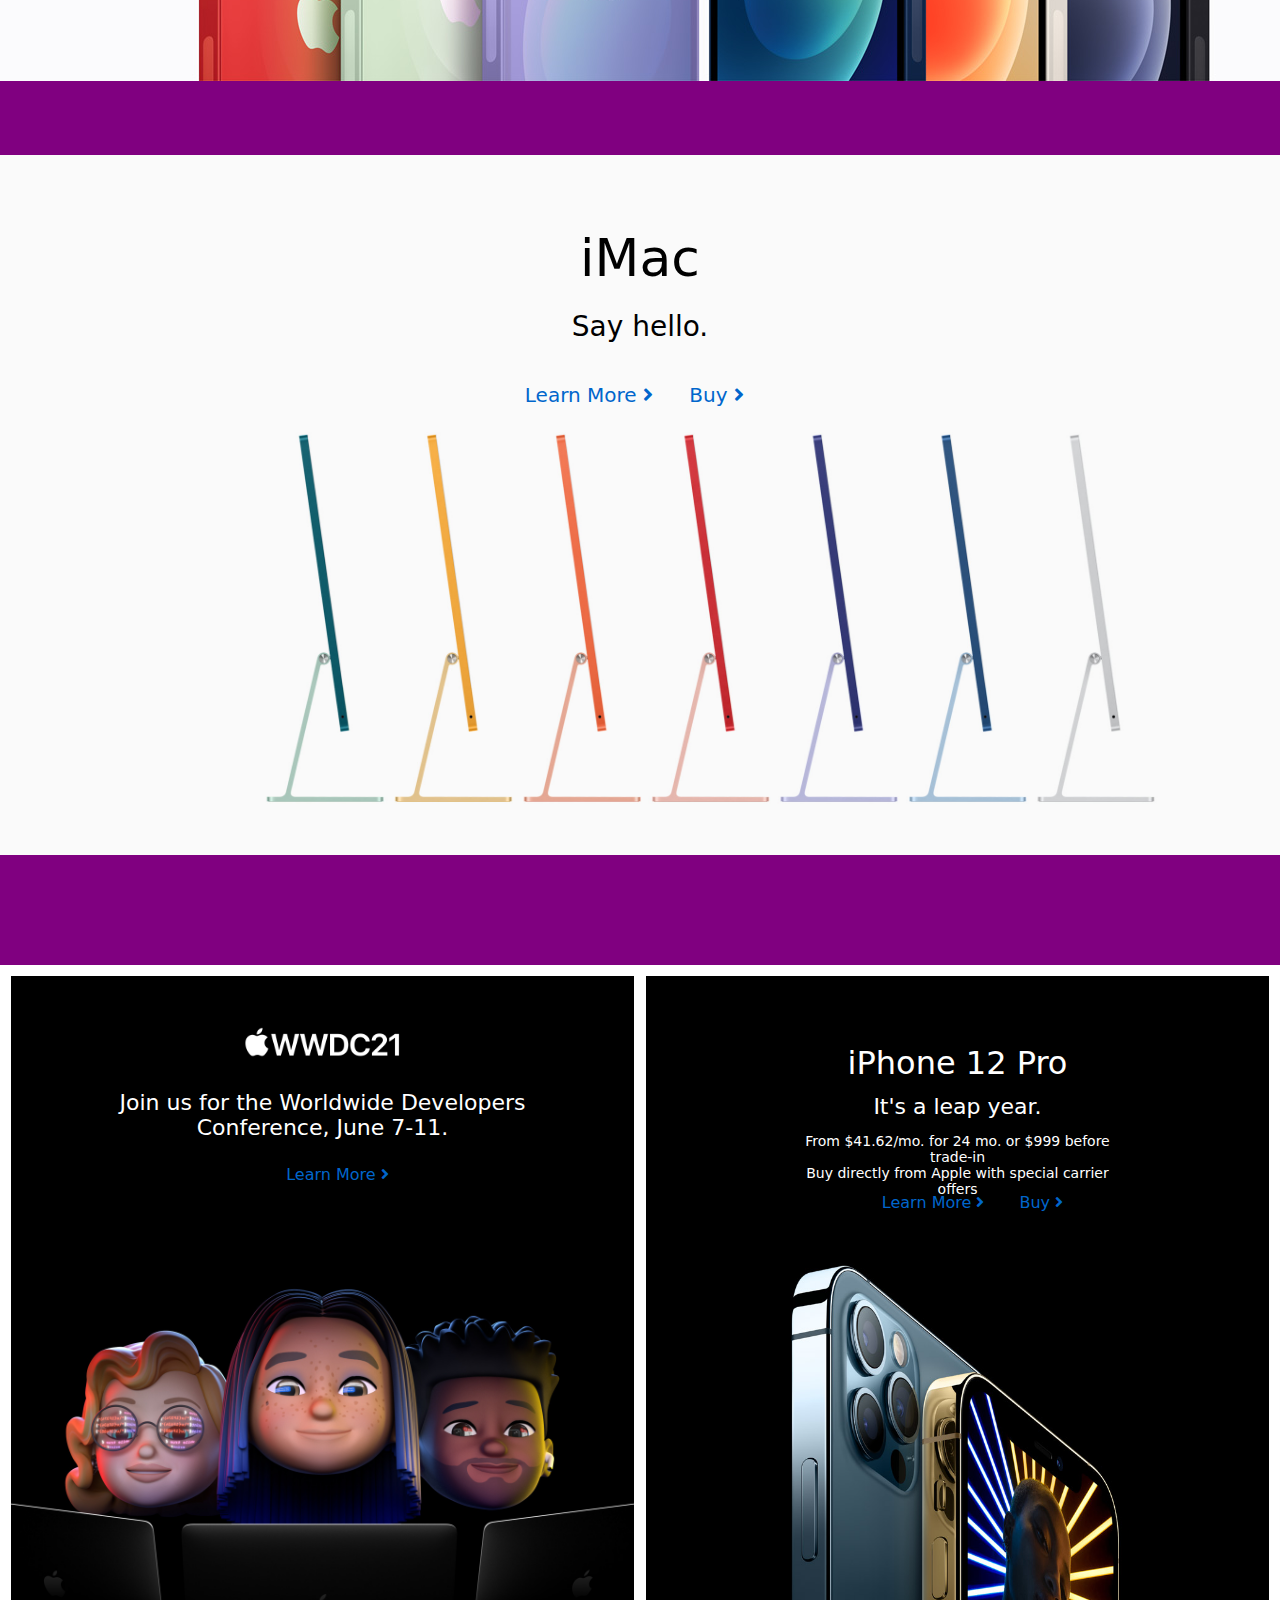
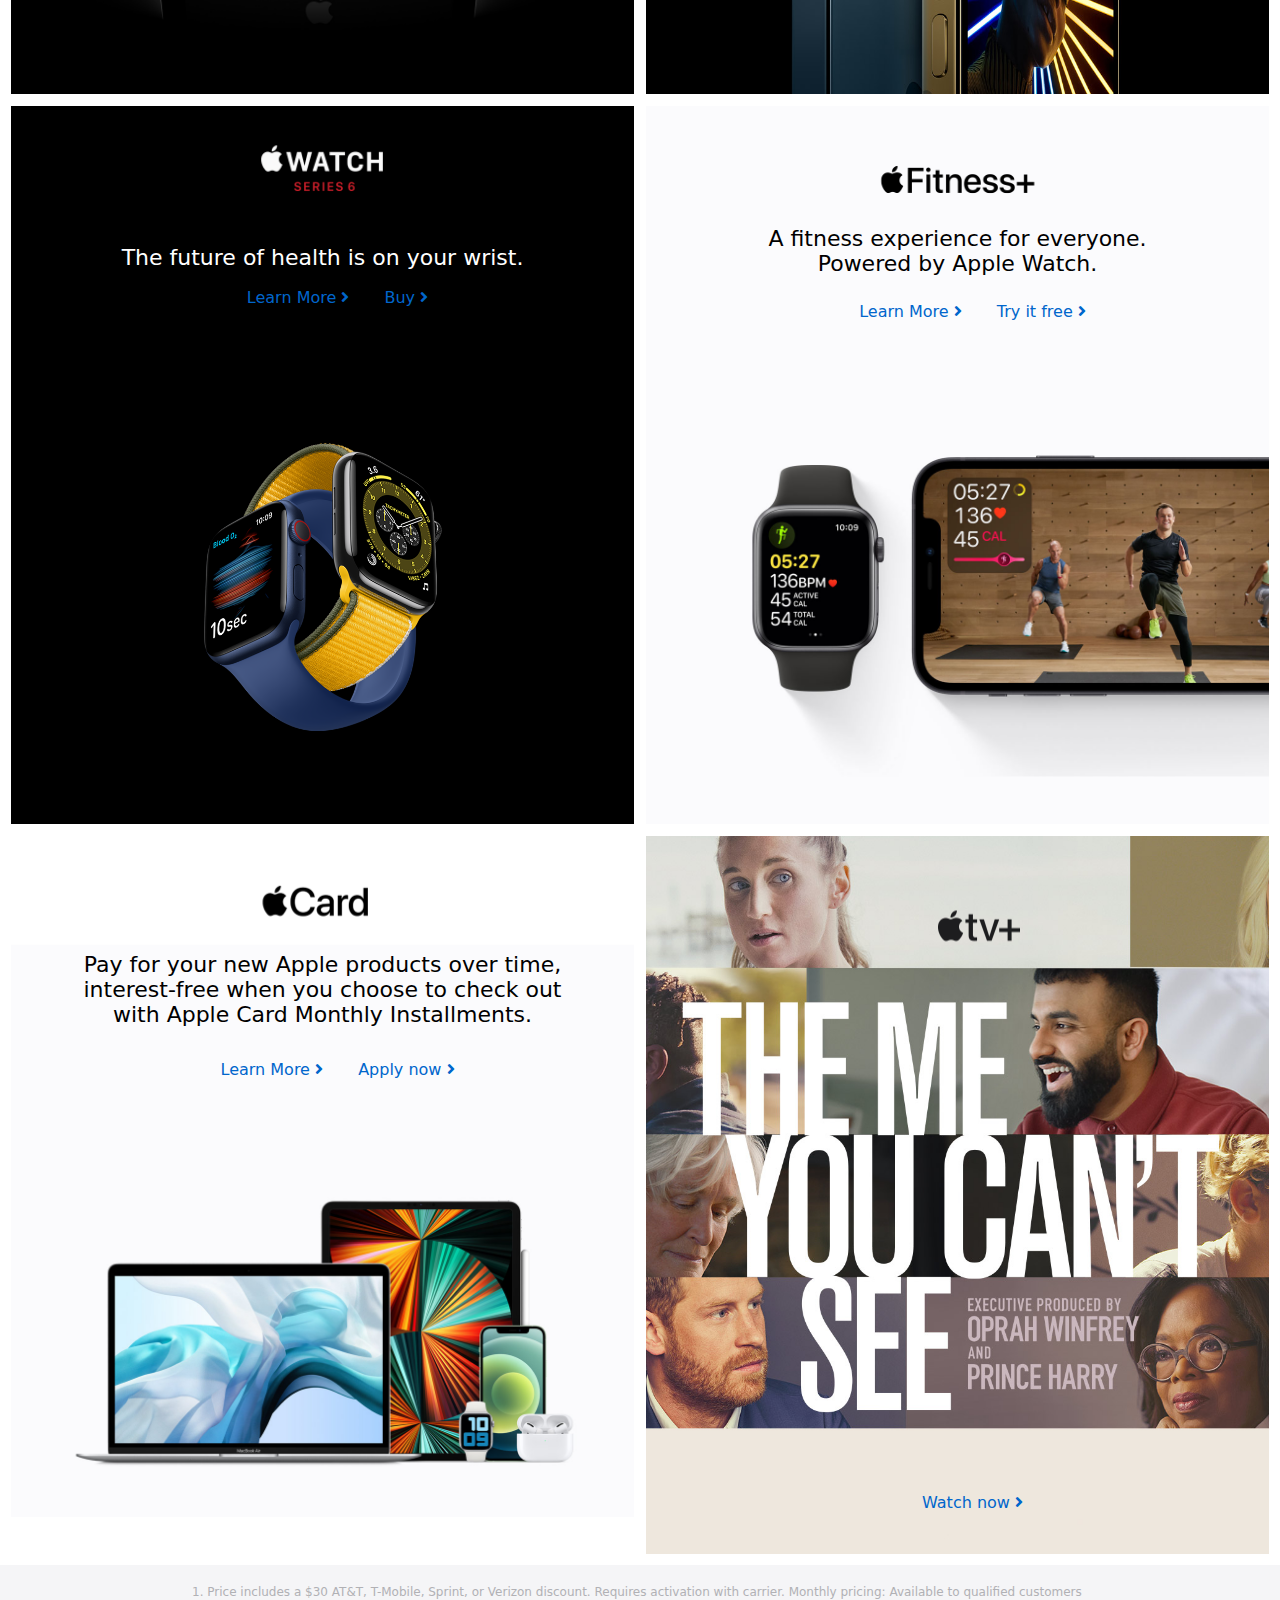
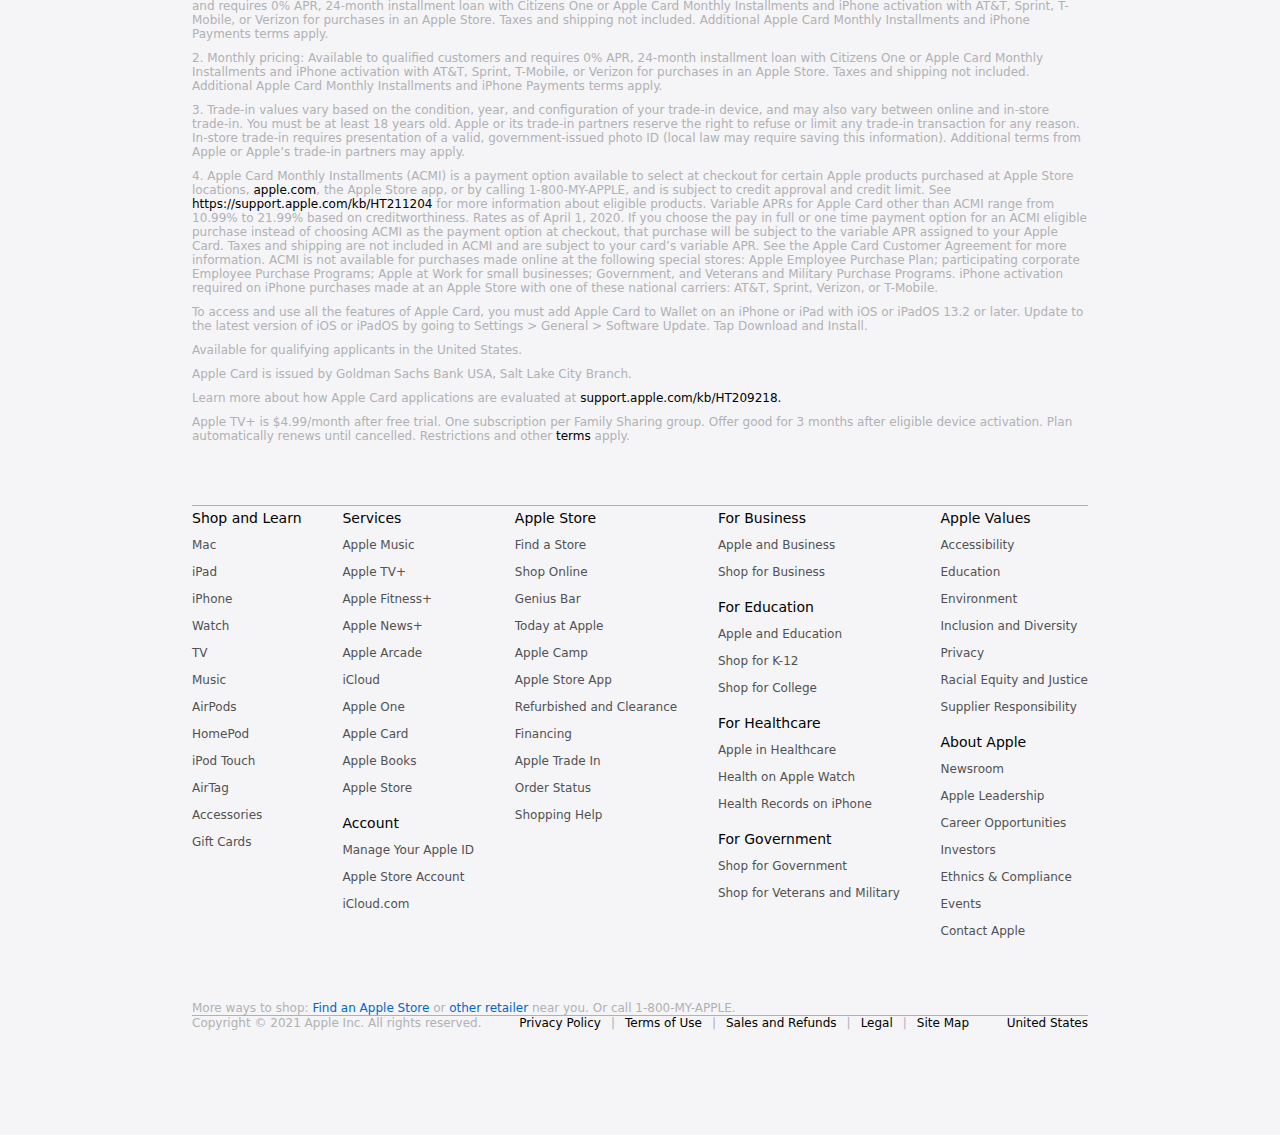
==== commit 72239bb2: "edit nav links" ====
--- a/AppleClone-Day5/index.html
+++ b/AppleClone-Day5/index.html
@@ -23,7 +23,7 @@
                 <li><a href="" class="nav-link">Music</a></li>
                 <li><a href="" class="nav-link">Support</a></li>
                 <li><a href="" class="nav-link"><i class="fa fa-search"></i></a></li>
-                <li><a href="" class="bag-icon nav-link"><i class="fas fa-shopping-bag	"></i></a></li>
+                <li><a href="" class="nav-link"><i class="fas fa-shopping-bag	"></i></a></li>
             </ul>
         </nav>
 
--- a/AppleClone-Day5/style.css
+++ b/AppleClone-Day5/style.css
@@ -6,35 +6,35 @@
 }
 
 header {
+    background-color: rgba(0,0,0,0.8);
     height: 10vh;
 }
 
 .nav-links {
-    background-color: rgba(0,0,0,0.8);
     display: flex;
     align-items: center;
     justify-content: space-evenly;
     height: 5vh;
     list-style: none;
+    width: 80%;
+    margin: auto;
 }
 
 .nav-link {
     color: white;
-    font-size: 14px;
+    font-size: 13px;
     font-weight: 100;
     text-decoration: none;
 }
 
-.apple-logo {
-    background-color: purple;
-    background-size: 16px 44px;
-    background-image: url("https://www.apple.com/ac/globalnav/6/en_US/images/be15095f-5a20-57d0-ad14-cf4c638e223a/globalnav_apple_image__cxwwnrj0urau_large.svg");
-}
-
-.search-icon {
-    background-color: purple;
-    background-repeat: no-repeat;
-    background-image: url("https://www.apple.com/ac/globalnav/6/en_US/images/be15095f-5a20-57d0-ad14-cf4c638e223a/globalnav_search_image__fca9mfoh8a2q_large.svg");
+.fa-apple,
+.fa-search,
+.fa-shopping-bag {
+    transform: scale(1.5);
+}
+
+.fa-search {
+    -webkit-text-stroke: 1.25px rgba(0,0,0,0.8);
 }
 
 .header-info {
@@ -126,6 +126,28 @@
     text-decoration: none;
 }
 
+.grid-links {
+    font-size: 16px;
+    font-weight: 400;
+    position: absolute;
+}
+
+.grid-link,
+.ways-to-shop a {
+    color: rgb(0, 102, 204);
+}
+
+.grid-link {
+    padding: 0px 0px 0px 30px;
+}
+
+.screen-link:hover,
+.grid-link:hover,
+.ways-to-shop a:hover {
+    color: rgb(0, 102, 204);
+    text-decoration: underline;
+}
+
 .iphone-screen,
 .imac-screen {
     background-color: purple;
@@ -208,27 +230,26 @@
     width: 500px;
 }
 
-.grid-links {
-    font-size: 16px;
-    font-weight: 400;
-    position: absolute;
-}
-
-.grid-link {
-    color: rgb(0, 102, 204);
-}
+
 
 .wwdc21 {
     background-color: black;
     overflow: hidden;
 }
 
-.wwdc21 img {
+.wwdc21 .grid-img {
     object-fit: contain;
     position: absolute;
     bottom: 20%;
     width: 100%;
     transform: scale(1.9);
+}
+
+.wwdc21 .grid-logo {
+    position: absolute;
+    top: 0%;
+    transform: scale(0.25);
+    width: 100%;
 }
 
 .wwdc21 .grid-subtext {
@@ -271,10 +292,17 @@
 }
 
 
-.apple-watch img {
+.apple-watch .grid-img {
     position: absolute;
     bottom: 10%;
     object-fit: contain;
+    width: 100%;
+}
+
+.apple-watch .grid-logo {
+    position: absolute;
+    top: -8%;
+    transform: scale(0.2);
     width: 100%;
 }
 
@@ -305,13 +333,21 @@
     overflow: hidden;
 }
 
-.credit-card img {
+.credit-card .grid-img {
     position: absolute;
     bottom: 25%;
     object-fit: contain;
     width: 100%;
     transform: scale(2);
 }
+
+.credit-card .grid-logo {
+    position: absolute;
+    top: -3%;
+    transform: scale(0.2);
+    width: 100%;
+}
+
 
 .credit-card .grid-subtext {
     color: black;
@@ -337,7 +373,7 @@
     overflow: hidden;
 }
 
-.fitness img {
+.fitness .grid-img {
     position: absolute;
     bottom: -20%;
     object-fit: contain;
@@ -346,6 +382,13 @@
     transform: scale(1.8);
 }
 
+.fitness .grid-logo {
+    position: absolute;
+    top: 2%;
+    transform: scale(0.25);
+    width: 100%;
+}
+
 .fitness .grid-subtext {
     color: black;
     top: 18%;
@@ -359,13 +402,18 @@
     transform: translate(-50%, -28%);
 }
 
-.tv img {
-    /*background-image: url('https://www.apple.com/v/home/z/images/promos/tv-plus-oprah-tmycs/promo_tmycs__gcdkscn41eeu_large_2x.jpg');*/
+.tv .grid-img {
     object-fit: cover;
     width: 100%;
     height: 100%;
 }
 
+.tv .grid-logo {
+    position: absolute;
+    transform: scale(0.5);
+    top: 8%;
+    left: 40%;
+}
 
 .tv .grid-links {
     bottom: 5%;
@@ -374,8 +422,7 @@
 }
 
 footer {
-    /* background-color: #f5f5f7; */
-    background-color: darkkhaki;
+    background-color: #f5f5f7;
     height: 130vh;
 }
 
@@ -383,7 +430,7 @@
 .hr,
 .footer-links,
 .footer-more {
-    width: 90%;
+    width: 70%;
     margin: auto;
 }
 
@@ -391,11 +438,23 @@
     color: #515154;
     font-size: 12px;
     height: 60vh;
+    padding: 20px 0px 0px 0px;
 }
 
 .conditions p {
+    color: #B1B1B5;
     padding: 0px 0px 10px 0px;
 }
+
+.conditions a {
+    color: black;
+}
+
+.conditions a:hover {
+    color: black;
+    text-decoration: underline;
+}
+
 
 .footer-links {
     justify-content: space-between;
@@ -413,7 +472,7 @@
 }
 
 a {
-    color: darkgreen;
+    color: white;
     text-decoration: none;
 }
 
@@ -461,6 +520,12 @@
 }*/
 
 
+.ways-to-shop p,
+.copyright,
+.something-links li {
+    color: #B1B1B5;
+}
+
 
 .peaches {
     display: flex;
@@ -471,11 +536,16 @@
     display: flex;
 }
 
+.something-links a {
+    color: black;
+    padding: 10px;
+}
+
 .hr {
-    border-top: 1px solid purple;
+    border-top: 1px solid #B1B1B5;
     padding: 0px 0px 0px 0px;
 }
 
 .footer-more .hr{
     width: 100%;
-}+}
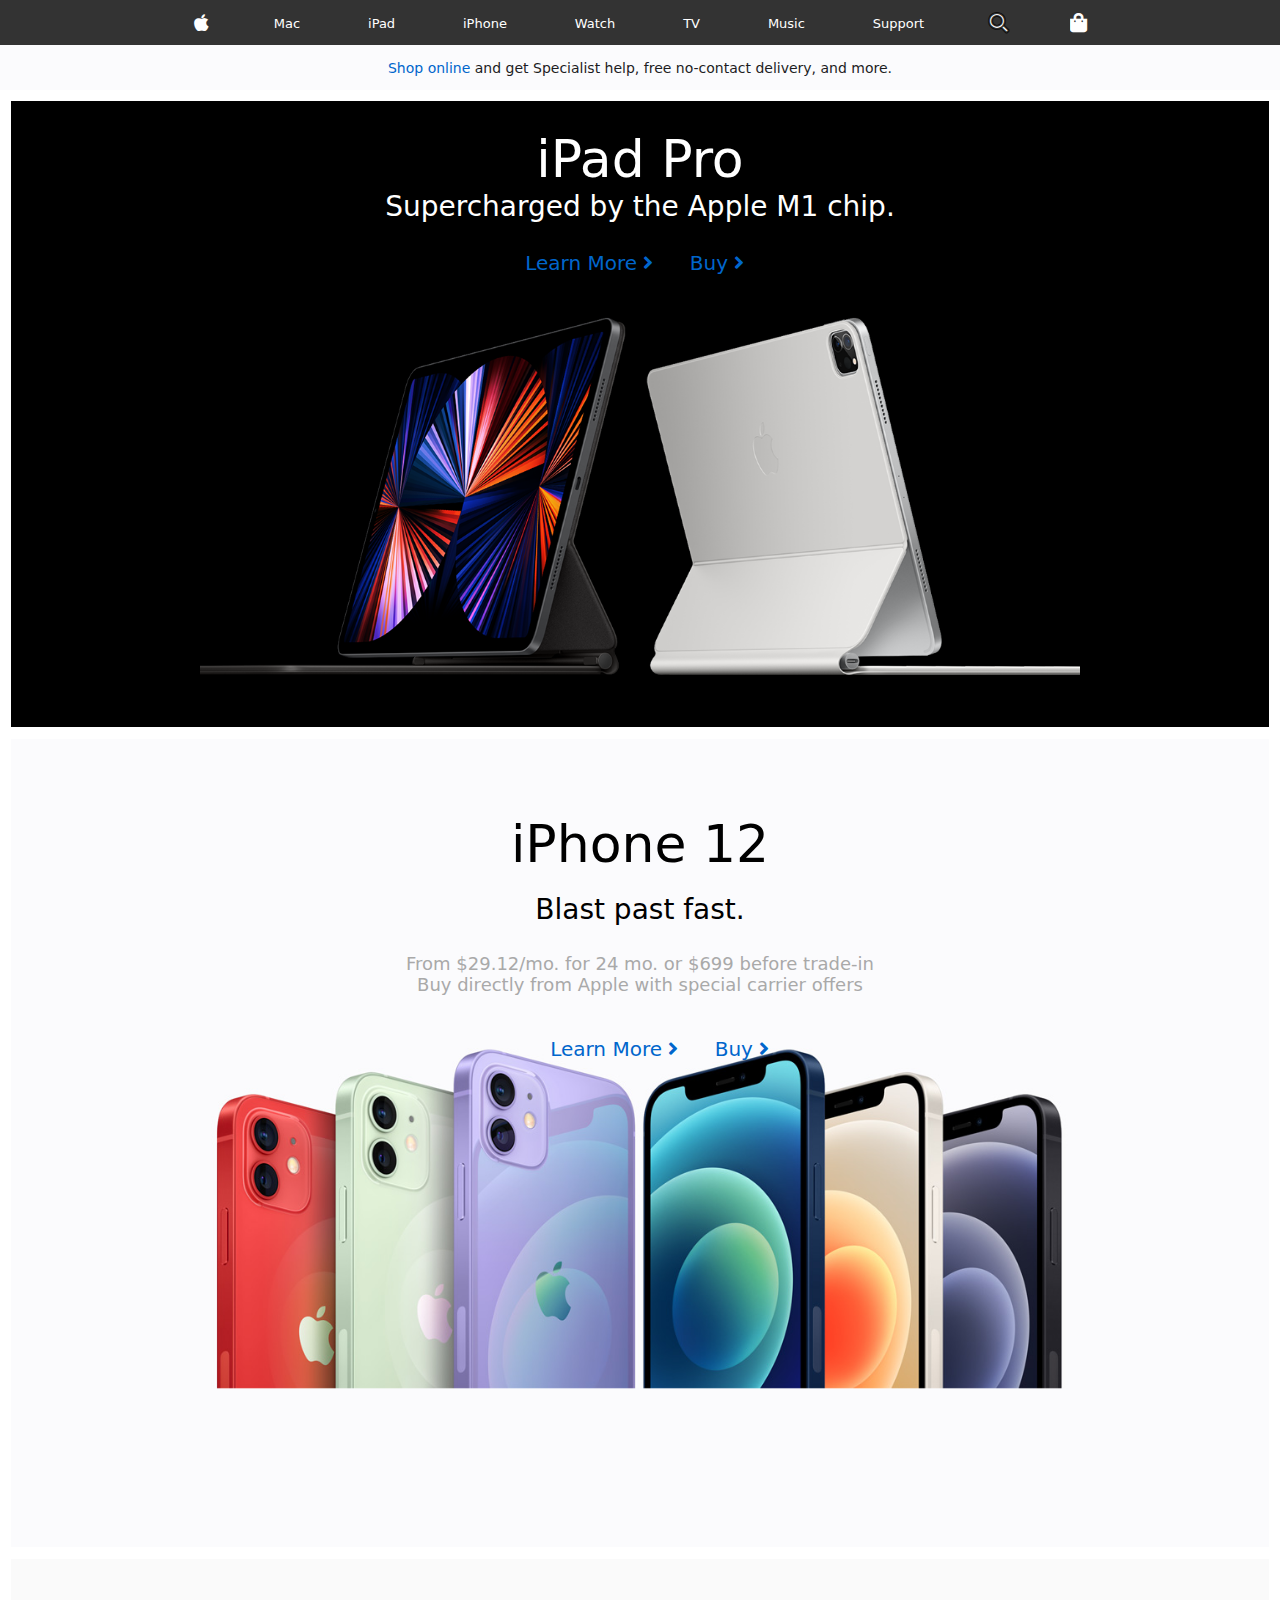
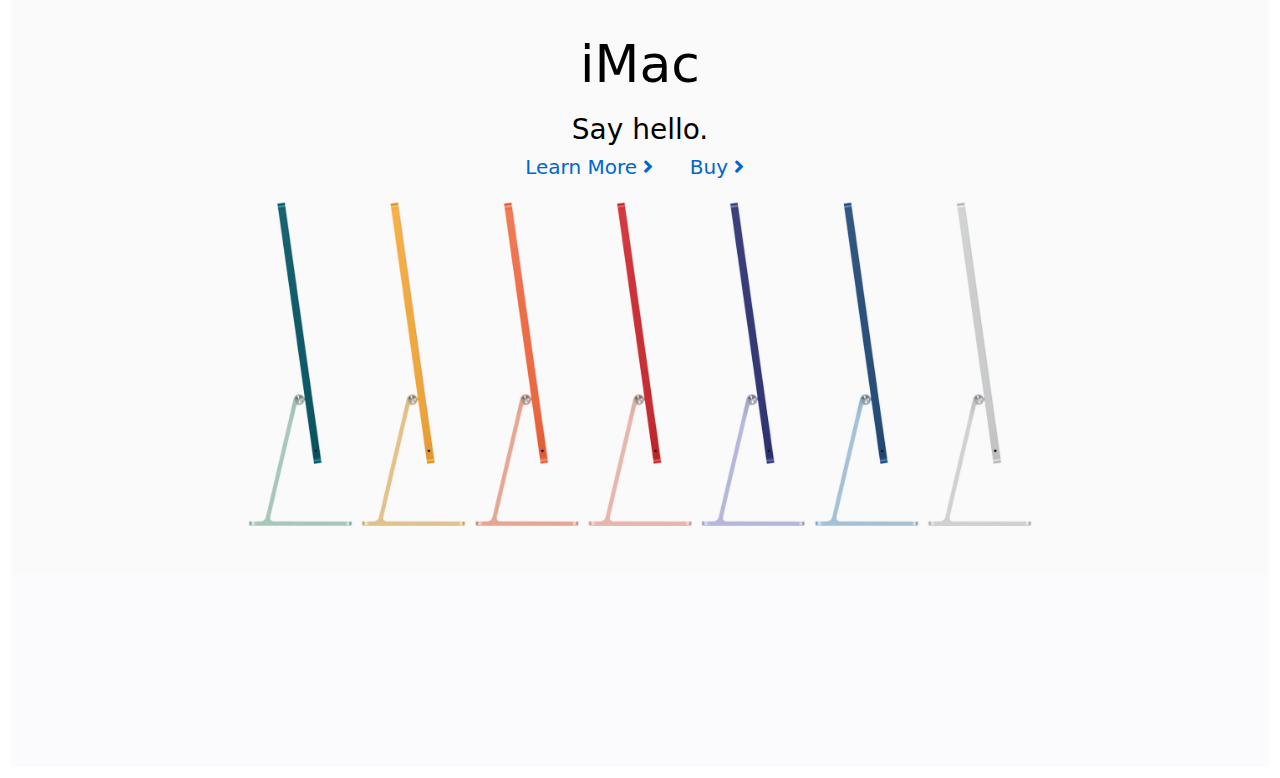
==== commit 581e10fe: "add grid & styling to ipad pro, iphone 12, imac screens" ====
--- a/AppleClone-Day5/index.html
+++ b/AppleClone-Day5/index.html
@@ -34,6 +34,7 @@
     </header>
 
     <main>
+        <!--
         <section class="ipad-pro-screen">
             <a href="#">
                 <img class="image" src="images/ipad-pro.png">
@@ -71,8 +72,49 @@
                     <a class="screen-link" href="#">Buy <i class='fa fa-angle-right'></i></a>
                 </div>
             </a>
-        </section>
-
+        </section> -->
+        <div class="product-container">
+            <section class="grid-item ipad-pro-screen">
+                <a href="https://www.google.com">
+                    <img class="" src="images/ipad-pro.png">
+                    <h1 class="headline-text">iPad Pro</h1>
+                    <h2 class="sub-text">Supercharged by the Apple M1 chip.</h2>
+                    <div class="screen-links">
+                        <a class="screen-link"href="#">Learn More <i class='fa fa-angle-right'></i></a>
+                        <a class="screen-link" href="#">Buy <i class='fa fa-angle-right'></i></a>
+                    </div>
+                </a>
+            </section>
+            
+            <section class="grid-item iphone-screen">
+                <a href="#">
+                    <div class="">
+                        <img class="" src="images/iphone12.jpg">
+                    </div>
+                    <h1 class="headline-text">iPhone 12</h1>
+                    <h2 class="sub-text">Blast past fast.</h2>
+                    <p>From $29.12/mo. for 24 mo. or $699 before trade-in<br>Buy directly from Apple with special carrier offers</p>
+                    <div class="screen-links">
+                        <a class="screen-link"href="#">Learn More <i class='fa fa-angle-right'></i></a>
+                        <a class="screen-link" href="#">Buy <i class='fa fa-angle-right'></i></a>
+                    </div>
+                </a>
+            </section>
+
+            <section class="grid-item imac-screen">
+                <a href="http://www.apple.com">
+                    <img class="" src="images/imac.jpg">
+                    <h1 class="headline-text">iMac</h1>
+                    <h2 class="sub-text">Say hello.</h2>
+                    <div class="screen-links">
+                        <a class="screen-link"href="#">Learn More <i class='fa fa-angle-right'></i></a>
+                        <a class="screen-link" href="#">Buy <i class='fa fa-angle-right'></i></a>
+                    </div>
+                </a>
+            </section>
+        </div>
+
+        <!--
         <div class="grid-container">
             <div class="grid-item wwdc21">
                 <a href="#">
@@ -138,11 +180,11 @@
                     </div>
                 </a>
             </div>
-        </div>
+        </div> -->
 
 
     </main>
-
+    <!--
     <footer>
         <div class="conditions">
             <p>1. Price includes a $30 AT&T, T-Mobile, Sprint, or Verizon discount. Requires activation with carrier. Monthly pricing: Available to qualified customers and requires 0% APR, 24-month installment loan with Citizens One or Apple Card Monthly Installments and iPhone activation with AT&T, Sprint, T-Mobile, or Verizon for purchases in an Apple Store. Taxes and shipping not included. Additional Apple Card Monthly Installments and iPhone Payments terms apply.</p>
@@ -307,6 +349,6 @@
                 </div>
             </div>
         </div>
-    </footer>
+    </footer> -->
 </body>
 </html>--- a/AppleClone-Day5/style.css
+++ b/AppleClone-Day5/style.css
@@ -56,16 +56,23 @@
     text-decoration: underline;
 }
 
+.product-container {
+    display: grid;
+    grid-template-columns: auto;
+    grid-gap: 10px;
+    padding: 10px
+}
+
 .ipad-pro-screen {
     background-color: black;
-    display: flex;
-    align-items: flex-end;
-    justify-content: center;
-    height: 95vh;
+    overflow: hidden;
 }
 
 .ipad-pro-screen img {
-    width: 100%;
+    display: flex;
+    width: 70%;
+    margin: auto;
+    padding-top: 13%;
 }
 
 .ipad-pro-screen .headline-text,
@@ -80,16 +87,16 @@
 }
 
 .ipad-pro-screen .headline-text {
-    top: 15%;
-    left: 50%;
-    transform: translate(-50%, -15%);
+    top: 5%;
+    left: 50%;
+    transform: translate(-50%, -5%);
 }
 
 .iphone-screen .headline-text,
 .imac-screen .headline-text {
     top: 10%;
     left: 50%;
-    transform: translate(-50%, -13%);
+    transform: translate(-50%, -10%);
 }
 
 .sub-text {
@@ -99,9 +106,9 @@
 }
 
 .ipad-pro-screen .sub-text {
-    top: 23%;
-    left: 50%;
-    transform: translate(-50%, -23%);
+    top: 15%;
+    left: 50%;
+    transform: translate(-50%, -15%);
 }
 
 .iphone-screen .sub-text,
@@ -111,13 +118,60 @@
     transform: translate(-50%, -20%);
 }
 
+.iphone-screen,
+.imac-screen {
+    background-color: #FBFBFD;
+    height: 90vh;
+    overflow: hidden;
+}
+
+.imac-screen img {
+    display: flex;
+    width: 100%;
+    transform: scale(2);
+    padding-top: 8%;
+}
+
+.iphone-screen img {
+    display: flex;
+    width: 100%;
+    transform: scale(2);
+    padding-top: 10%;
+}
+
+.iphone-screen p {
+    color: darkgray;
+    font-size: 18px;
+    font-weight: 100;
+    position: absolute;
+    top: 28%;
+    left: 50%;
+    text-align: center;
+    transform: translate(-50%, -28%);  
+}
+
+.iphone-screen .screen-links {
+    top: 38%;
+    left: 48%;
+    transform: translate(-38%, -38%);
+}
+
+.iphone-screen .headline-text,
+.iphone-screen .sub-text,
+.imac-screen .headline-text,
+.imac-screen .sub-text {
+    color: black;
+}
+
+/* || LINKS */
+
 .screen-links {
     font-size: 20px;
     font-weight: 400;
     position: absolute;
-    top: 29%;
+    top: 25%;
     left: 48%;
-    transform: translate(-48%, -29%);
+    transform: translate(-48%, -25%);
 }
 
 .screen-link {
@@ -147,53 +201,6 @@
     color: rgb(0, 102, 204);
     text-decoration: underline;
 }
-
-.iphone-screen,
-.imac-screen {
-    background-color: purple;
-    position: relative;
-    height: 90vh;
-}
-
-.crop {
-    text-indent: -800px;
-    width: 1420px;
-    overflow: hidden;
-}
-
-.imac {
-    width: 1420px;
-    height: 700px;
-    object-fit: cover;
-}
-
-
-.iphone-screen p {
-    color: darkgray;
-    font-size: 18px;
-    font-weight: 100;
-    position: absolute;
-    top: 28%;
-    left: 50%;
-    text-align: center;
-    transform: translate(-50%, -28%);  
-}
-
-.iphone-screen .screen-links {
-    top: 38%;
-    left: 48%;
-    transform: translate(-38%, -38%);
-}
-
-.iphone-screen .headline-text,
-.iphone-screen .sub-text,
-.imac-screen .headline-text,
-.imac-screen .sub-text {
-    color: black;
-}
-
-
-
 
 .grid-container {
     display: grid;
@@ -209,9 +216,6 @@
     position: relative;
 }
 
-
-
-
 .grid-headline {
     font-size: 32px;
     font-weight: 500;
@@ -230,8 +234,6 @@
     width: 500px;
 }
 
-
-
 .wwdc21 {
     background-color: black;
     overflow: hidden;
@@ -263,7 +265,6 @@
     left: 50%;
     transform: translate(-50%, -27%);
 }
-
 
 .iphone-12-pro .grid-subtext {
     top: 17%;
